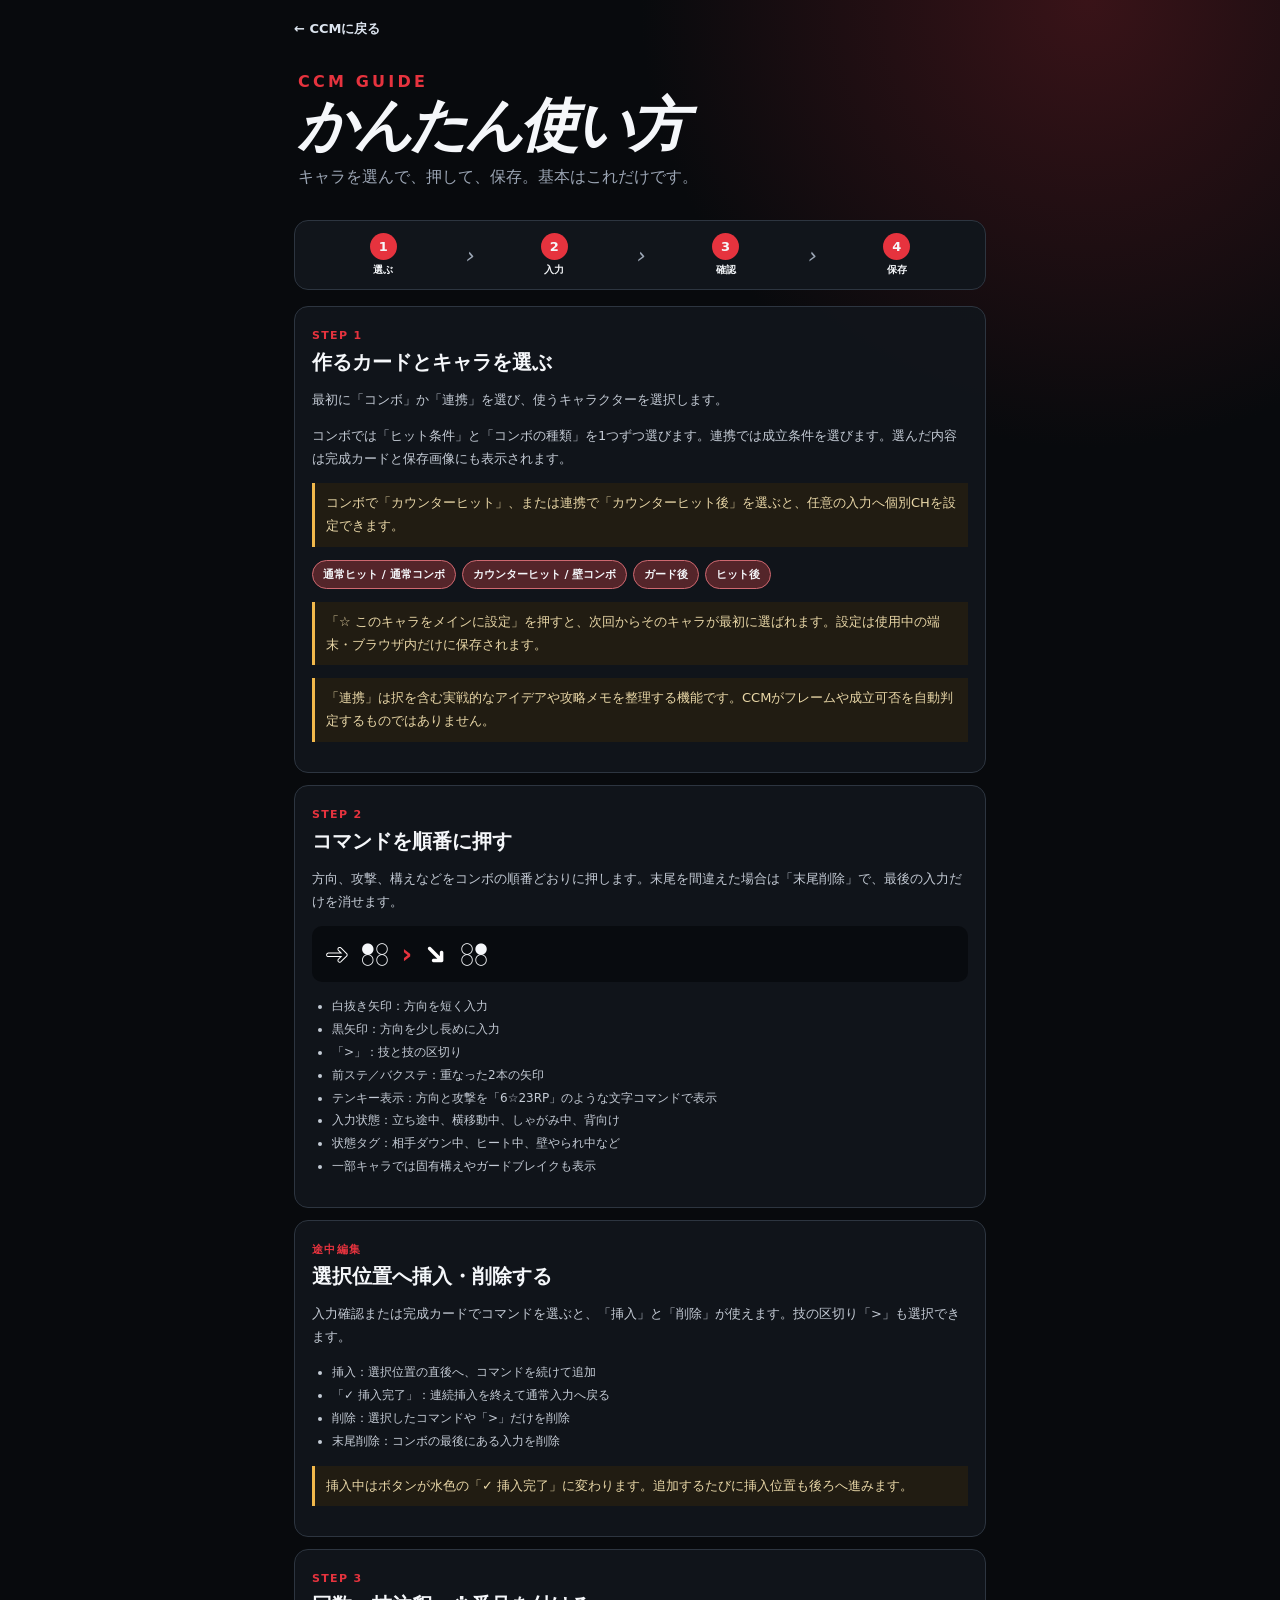
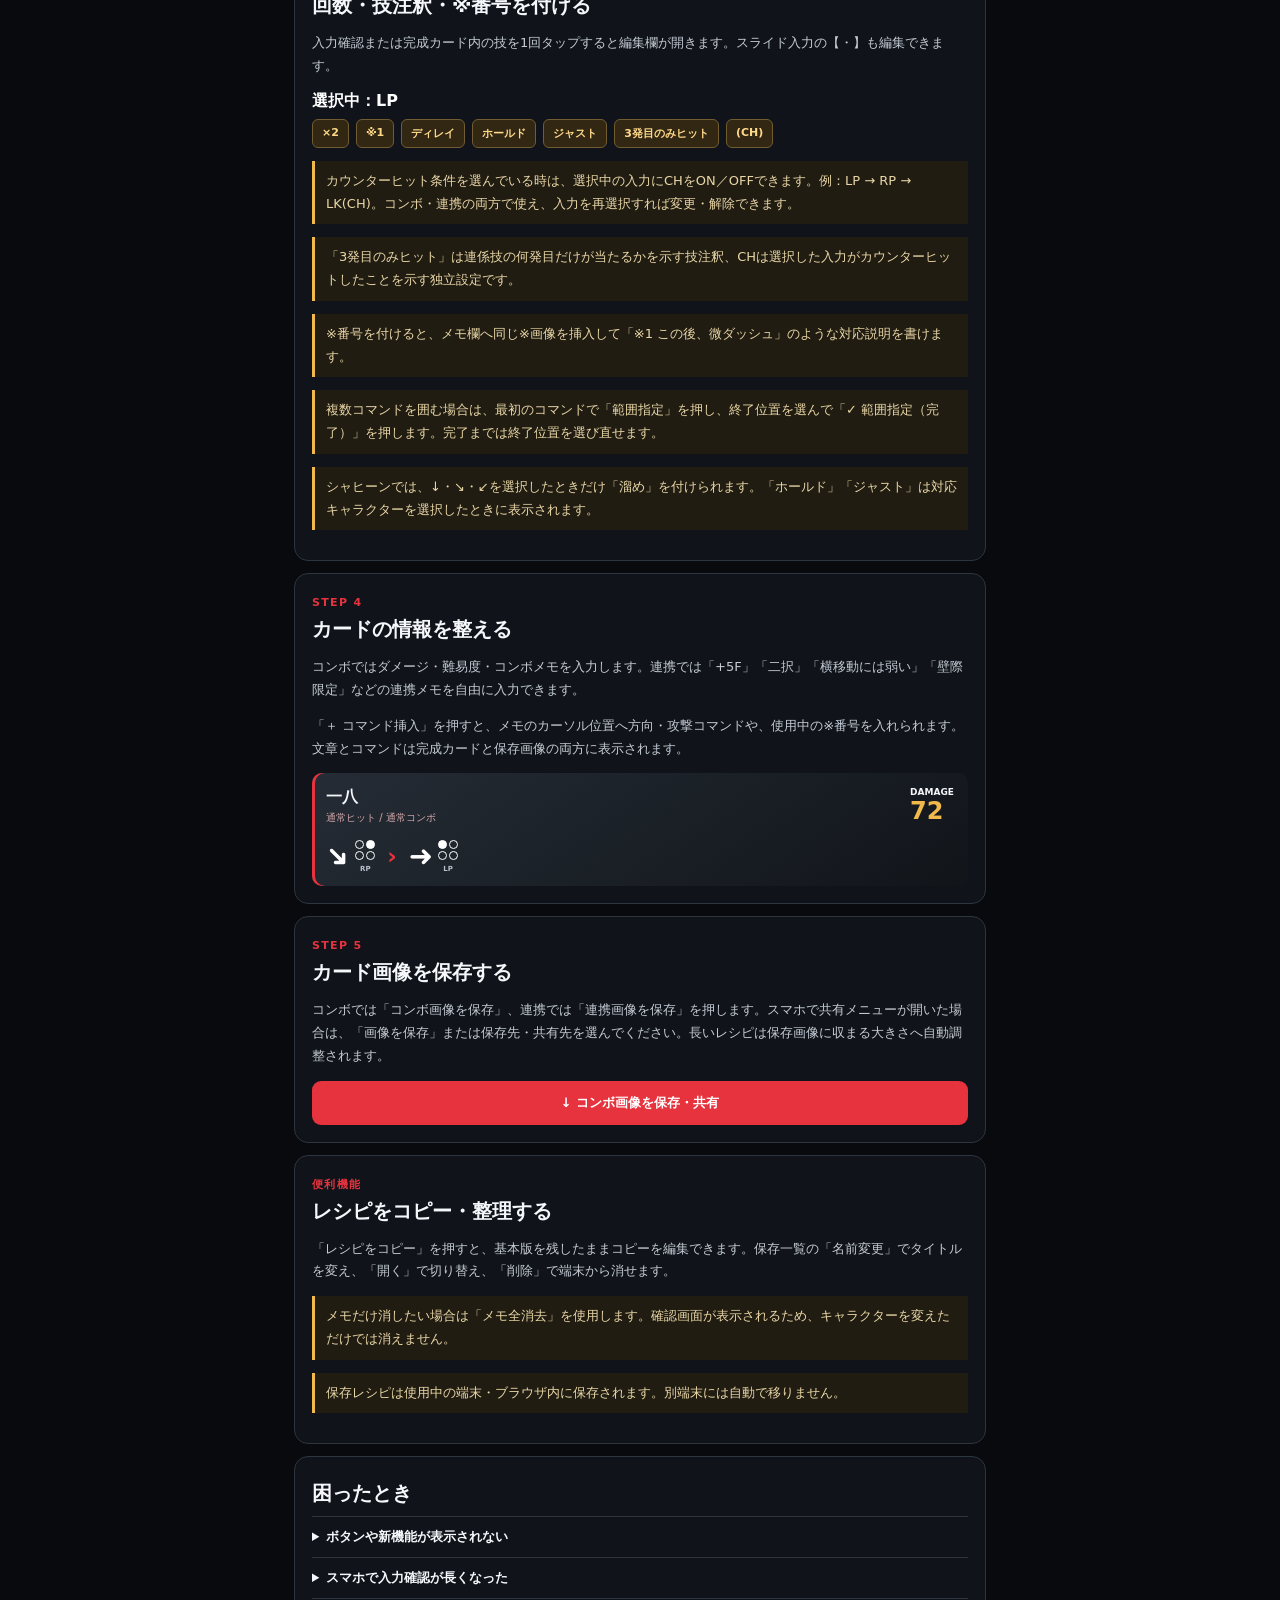
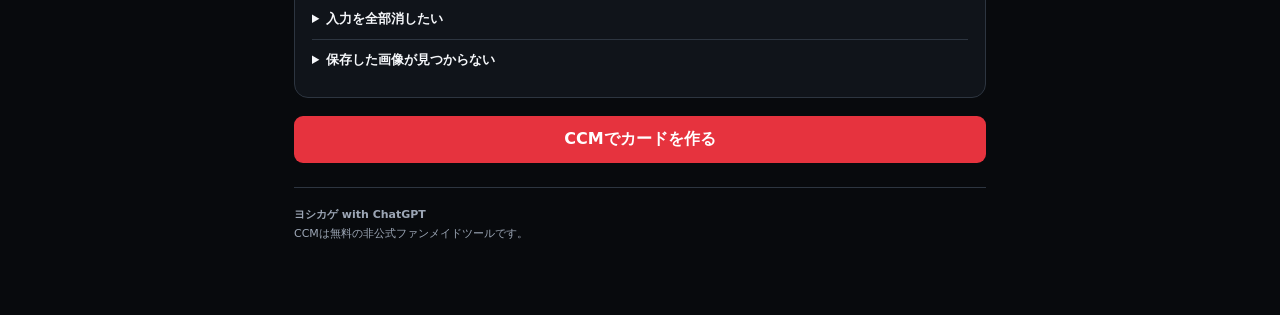
==== guide.html @ 2623d8b1 "Add files via upload" ====
<!doctype html>
<html lang="ja">
<head>
  <meta charset="utf-8"><meta name="viewport" content="width=device-width,initial-scale=1">
  <title>CCMの使い方 | TEKKEN 8 Combo Card Maker</title>
  <meta name="description" content="TEKKEN 8 Combo Card Maker（CCM）の簡単な使い方">
  <link rel="stylesheet" href="style.css?v=46"><link rel="stylesheet" href="guide.css?v=46">
</head>
<body>
<main class="guide-app">
  <nav><a href="index.html">← CCMに戻る</a></nav>
  <header><p class="eyebrow">CCM GUIDE</p><h1>かんたん使い方</h1><p>キャラを選んで、押して、保存。基本はこれだけです。</p></header>
  <section class="quick-flow" aria-label="基本の流れ"><div><b>1</b><span>選ぶ</span></div><i>›</i><div><b>2</b><span>入力</span></div><i>›</i><div><b>3</b><span>確認</span></div><i>›</i><div><b>4</b><span>保存</span></div></section>
  <section class="guide-step"><span class="step-no">STEP 1</span><h2>作るカードとキャラを選ぶ</h2><p>最初に「コンボ」か「連携」を選び、使うキャラクターを選択します。</p><p>コンボでは「ヒット条件」と「コンボの種類」を1つずつ選びます。連携では成立条件を選びます。選んだ内容は完成カードと保存画像にも表示されます。</p><p class="tip">コンボで「カウンターヒット」、または連携で「カウンターヒット後」を選ぶと、任意の入力へ個別CHを設定できます。</p><div class="demo-tags"><span>通常ヒット / 通常コンボ</span><span>カウンターヒット / 壁コンボ</span><span>ガード後</span><span>ヒット後</span></div><p class="tip">「☆ このキャラをメインに設定」を押すと、次回からそのキャラが最初に選ばれます。設定は使用中の端末・ブラウザ内だけに保存されます。</p><p class="tip">「連携」は択を含む実戦的なアイデアや攻略メモを整理する機能です。CCMがフレームや成立可否を自動判定するものではありません。</p></section>
  <section class="guide-step"><span class="step-no">STEP 2</span><h2>コマンドを順番に押す</h2><p>方向、攻撃、構えなどをコンボの順番どおりに押します。末尾を間違えた場合は「末尾削除」で、最後の入力だけを消せます。</p><div class="notation-demo"><span class="guide-arrow outline">➜</span><span class="dots">●○<br>○○</span><b>›</b><span class="guide-arrow diagonal">➜</span><span class="dots">○●<br>○○</span></div><ul><li>白抜き矢印：方向を短く入力</li><li>黒矢印：方向を少し長めに入力</li><li>「&gt;」：技と技の区切り</li><li>前ステ／バクステ：重なった2本の矢印</li><li>テンキー表示：方向と攻撃を「6☆23RP」のような文字コマンドで表示</li><li>入力状態：立ち途中、横移動中、しゃがみ中、背向け</li><li>状態タグ：相手ダウン中、ヒート中、壁やられ中など</li><li>一部キャラでは固有構えやガードブレイクも表示</li></ul></section>
  <section class="guide-step"><span class="step-no">途中編集</span><h2>選択位置へ挿入・削除する</h2><p>入力確認または完成カードでコマンドを選ぶと、「挿入」と「削除」が使えます。技の区切り「&gt;」も選択できます。</p><ul><li>挿入：選択位置の直後へ、コマンドを続けて追加</li><li>「✓ 挿入完了」：連続挿入を終えて通常入力へ戻る</li><li>削除：選択したコマンドや「&gt;」だけを削除</li><li>末尾削除：コンボの最後にある入力を削除</li></ul><p class="tip">挿入中はボタンが水色の「✓ 挿入完了」に変わります。追加するたびに挿入位置も後ろへ進みます。</p></section>
  <section class="guide-step"><span class="step-no">STEP 3</span><h2>回数・技注釈・※番号を付ける</h2><p>入力確認または完成カード内の技を1回タップすると編集欄が開きます。スライド入力の【・】も編集できます。</p><div class="edit-demo"><strong>選択中：LP</strong><span>×2</span><span>※1</span><span>ディレイ</span><span>ホールド</span><span>ジャスト</span><span>3発目のみヒット</span><span>(CH)</span></div><p class="tip">カウンターヒット条件を選んでいる時は、選択中の入力にCHをON／OFFできます。例：LP → RP → LK(CH)。コンボ・連携の両方で使え、入力を再選択すれば変更・解除できます。</p><p class="tip">「3発目のみヒット」は連係技の何発目だけが当たるかを示す技注釈、CHは選択した入力がカウンターヒットしたことを示す独立設定です。</p><p class="tip">※番号を付けると、メモ欄へ同じ※画像を挿入して「※1 この後、微ダッシュ」のような対応説明を書けます。</p><p class="tip">複数コマンドを囲む場合は、最初のコマンドで「範囲指定」を押し、終了位置を選んで「✓ 範囲指定（完了）」を押します。完了までは終了位置を選び直せます。</p><p class="tip">シャヒーンでは、↓・↘・↙を選択したときだけ「溜め」を付けられます。「ホールド」「ジャスト」は対応キャラクターを選択したときに表示されます。</p></section>
  <section class="guide-step"><span class="step-no">STEP 4</span><h2>カードの情報を整える</h2><p>コンボではダメージ・難易度・コンボメモを入力します。連携では「+5F」「二択」「横移動には弱い」「壁際限定」などの連携メモを自由に入力できます。</p><p>「＋ コマンド挿入」を押すと、メモのカーソル位置へ方向・攻撃コマンドや、使用中の※番号を入れられます。文章とコマンドは完成カードと保存画像の両方に表示されます。</p><div class="mini-card"><div><strong>一八</strong><small>通常ヒット / 通常コンボ</small></div><b>DAMAGE <em>72</em></b><div class="mini-card-combo" aria-label="コマンド表示例"><span class="guide-command"><span class="guide-arrow diagonal">➜</span><span class="guide-attack"><i></i><i class="on"></i><i></i><i></i><small>RP</small></span></span><b>›</b><span class="guide-command"><span class="guide-arrow">➜</span><span class="guide-attack"><i class="on"></i><i></i><i></i><i></i><small>LP</small></span></span></div></div></section>
  <section class="guide-step"><span class="step-no">STEP 5</span><h2>カード画像を保存する</h2><p>コンボでは「コンボ画像を保存」、連携では「連携画像を保存」を押します。スマホで共有メニューが開いた場合は、「画像を保存」または保存先・共有先を選んでください。長いレシピは保存画像に収まる大きさへ自動調整されます。</p><div class="save-demo">↓ コンボ画像を保存・共有</div></section>
  <section class="guide-step"><span class="step-no">便利機能</span><h2>レシピをコピー・整理する</h2><p>「レシピをコピー」を押すと、基本版を残したままコピーを編集できます。保存一覧の「名前変更」でタイトルを変え、「開く」で切り替え、「削除」で端末から消せます。</p><p class="tip">メモだけ消したい場合は「メモ全消去」を使用します。確認画面が表示されるため、キャラクターを変えただけでは消えません。</p><p class="tip">保存レシピは使用中の端末・ブラウザ内に保存されます。別端末には自動で移りません。</p></section>
  <section class="faq"><h2>困ったとき</h2><details><summary>ボタンや新機能が表示されない</summary><p>ページを再読み込みしてください。それでも変わらない場合は、ブラウザを一度閉じて開き直してください。</p></details><details><summary>スマホで入力確認が長くなった</summary><p>スマホでは入力確認欄だけがスクロールします。新しい入力を追加すると末尾へ自動で移動します。</p></details><details><summary>入力を全部消したい</summary><p>完成カード上部の「全消去」を押します。確認画面で承認すると現在のコンボが空になります。</p></details><details><summary>保存した画像が見つからない</summary><p>iPhoneは写真またはファイル、Androidはダウンロードまたは共有時に選んだ保存先をご確認ください。</p></details></section>
  <a class="start-button" href="index.html">CCMでカードを作る</a>
  <footer><p><strong>ヨシカゲ with ChatGPT</strong></p><p>CCMは無料の非公式ファンメイドツールです。</p></footer>
</main>
</body></html>
---- style.css ----
:root{color-scheme:dark;--bg:#080a0d;--panel:#11151b;--card:#191f27;--line:#2d3540;--text:#f5f7fa;--muted:#9ca6b5;--red:#e6333e;--gold:#f1b84b}*{box-sizing:border-box}body{margin:0;background:radial-gradient(circle at 85% 0,#391318 0,transparent 28rem),var(--bg);color:var(--text);font-family:Inter,"Noto Sans JP",system-ui,sans-serif}.app{width:min(760px,100%);margin:auto;padding:24px 14px 70px}header{padding:18px 4px 22px}h1{margin:0;font-size:clamp(34px,9vw,64px);font-style:italic;letter-spacing:-.06em;line-height:.9}header p{color:var(--muted)}.eyebrow{margin:0 0 8px!important;color:var(--red)!important;font-weight:900;letter-spacing:.2em}.panel,.live,.fields,.card{border:1px solid var(--line);background:rgba(17,21,27,.96);border-radius:14px}.sticky{position:sticky;top:8px;z-index:5;box-shadow:0 10px 30px #0008}.live{display:flex;align-items:center;justify-content:space-between;gap:12px;padding:12px 14px;margin-bottom:14px}.live>div{min-width:0;flex:1}.live p{min-height:1em;margin:4px 0 0;color:var(--muted);font-size:12px}button,input,select,textarea{font:inherit;color:inherit}button{border:1px solid var(--line);background:#202731;border-radius:10px;padding:11px 13px;font-weight:800;cursor:pointer}button:active,.pressed{transform:scale(.94);filter:brightness(.65)}#undo{white-space:nowrap}.toggle{width:100%;display:flex;justify-content:space-between;background:transparent;border:0;padding:15px}.controls{padding:0 14px 16px}.group{margin-top:15px}.group-title{margin-bottom:7px;color:var(--muted);font-size:12px;font-weight:800}.grid{display:grid;grid-template-columns:repeat(3,1fr);gap:8px}.grid.two{grid-template-columns:repeat(2,1fr)}.cmd{min-height:48px}.cmd.system{background:#321a1e;border-color:#653038}.cmd.separator{font-size:22px;color:var(--gold)}.fields{display:grid;grid-template-columns:2fr 1fr 1.3fr;gap:12px;padding:14px;margin:14px 0}.fields label{font-size:12px;font-weight:800;color:var(--muted)}input,select,textarea{width:100%;margin-top:6px;border:1px solid var(--line);border-radius:9px;background:#0c1015;padding:11px;color:var(--text)}.wide{grid-column:1/-1}.section-title{display:flex;align-items:center;justify-content:space-between}.section-title h2{font-size:18px}.quiet{background:transparent;color:var(--muted)}.card{overflow:hidden;background:linear-gradient(145deg,#1e252e,#101419);box-shadow:inset 4px 0 var(--red)}.card-head,.card-foot{display:flex;justify-content:space-between;gap:18px;padding:18px}.card-head{border-bottom:1px solid var(--line)}.card-head strong{display:block;font-size:23px}.card small{display:block;color:var(--muted);font-size:10px;letter-spacing:.12em}.damage{text-align:right}.damage strong{font-size:32px;color:var(--gold)}.combo{min-height:34px;font-size:20px;font-weight:900;line-height:1.9;overflow-wrap:anywhere}.card-combo{min-height:88px;padding:18px;user-select:none;touch-action:manipulation}.token{display:inline;font-weight:900}.sep{display:inline-block;margin:0 .35em;color:var(--red)}.named{display:inline-flex;flex-direction:column;align-items:center;margin:0 .15em;vertical-align:middle;line-height:1}.named small{margin-top:3px;font-size:8px;letter-spacing:0}.card-foot{border-top:1px solid var(--line);display:grid;grid-template-columns:110px 1fr}.card-foot strong{display:block;margin-top:5px}.card-foot p{margin:5px 0 0;white-space:pre-wrap}.hint{color:var(--muted);font-size:12px}@media(max-width:600px){.fields{grid-template-columns:1fr 1fr}.fields label:first-child{grid-column:1/-1}.fields label:nth-child(3){grid-column:1/-1}.card-foot{grid-template-columns:1fr}.live{top:4px}}
---- guide.css ----
.guide-app{width:min(720px,100%);margin:auto;padding:18px 14px 70px}.guide-app nav{margin-bottom:16px}.guide-app nav a{color:#dce4ee;font-size:13px;font-weight:900;text-decoration:none}.guide-app header{padding-bottom:16px}.guide-app h1{font-size:clamp(35px,10vw,58px)}.quick-flow{display:flex;align-items:center;justify-content:space-between;gap:5px;margin-bottom:16px;padding:12px;border:1px solid var(--line);border-radius:14px;background:#11151b}.quick-flow div{display:flex;min-width:0;flex:1;flex-direction:column;align-items:center;gap:3px}.quick-flow b{display:grid;width:27px;height:27px;place-items:center;border-radius:50%;background:var(--red);font-size:13px}.quick-flow span{font-size:10px;font-weight:900}.quick-flow i{color:var(--muted);font-size:22px}.guide-step,.faq{margin-top:12px;padding:17px;border:1px solid var(--line);border-radius:14px;background:rgba(17,21,27,.96)}.step-no{color:var(--red);font-size:11px;font-weight:900;letter-spacing:.12em}.guide-step h2,.faq h2{margin:6px 0 9px;font-size:20px}.guide-step p,.faq p{color:#c4cbd5;font-size:13px;line-height:1.75}.demo-tags{display:flex;gap:6px;flex-wrap:wrap}.demo-tags span{padding:6px 10px;border:1px solid #ce6870;border-radius:999px;background:#54252a;font-size:11px;font-weight:900}.notation-demo{display:flex;align-items:center;gap:12px;margin:13px 0;padding:13px;border-radius:10px;background:#080b0f}.arrow{font-size:34px;font-weight:900}.arrow.filled{color:#f1b84b}.dots{font-size:15px;line-height:.75;letter-spacing:1px}.notation-demo>b{color:var(--red);font-size:26px}.guide-step ul{padding-left:20px;color:#c4cbd5;font-size:12px;line-height:1.9}.edit-demo{display:flex;gap:7px;flex-wrap:wrap;margin-top:12px}.edit-demo strong{width:100%;color:#fff}.edit-demo span{padding:6px 9px;border:1px solid #725c31;border-radius:6px;background:#312713;color:#ffd98a;font-size:11px;font-weight:900}.tip{padding:9px 11px;border-left:3px solid #f1b84b;background:#211c12!important;color:#e9d7a7!important}.mini-card{display:flex;align-items:center;justify-content:space-between;gap:10px;flex-wrap:wrap;margin-top:12px;padding:14px;border-radius:10px;background:linear-gradient(145deg,#252c35,#11151a);box-shadow:inset 3px 0 var(--red)}.mini-card strong,.mini-card small{display:block}.mini-card small{margin-top:3px;color:#d3a7aa;font-size:10px}.mini-card>b{font-size:9px}.mini-card em{display:block;color:#f1b84b;font-size:24px;font-style:normal}.mini-card p{width:100%;margin:4px 0 0!important;color:#fff!important;font-size:17px!important;font-weight:900}.save-demo,.start-button{display:block;margin-top:12px;padding:13px;border-radius:9px;background:var(--red);color:#fff;text-align:center;font-size:13px;font-weight:900}.faq details{border-top:1px solid var(--line);padding:11px 0}.faq details:first-of-type{margin-top:4px}.faq summary{cursor:pointer;font-size:13px;font-weight:900}.faq details p{margin-bottom:0}.start-button{margin-top:18px;text-decoration:none;font-size:16px}.guide-app footer{margin-top:24px;padding-top:15px;border-top:1px solid var(--line);color:var(--muted);font-size:11px}.guide-app footer p{margin:4px 0}@media(max-width:430px){.guide-step{padding:15px}.guide-step h2{font-size:18px}.notation-demo{gap:8px}.arrow{font-size:29px}}
.mini-card-combo{display:flex;width:100%;align-items:center;gap:12px;margin-top:5px}.mini-card-combo>b{color:var(--red);font-size:23px}.guide-command{display:inline-flex;align-items:center;gap:5px}.guide-arrow{display:inline-block;color:#fff;font-size:29px;line-height:1}.guide-arrow.outline{color:transparent;-webkit-text-stroke:1px #fff}.guide-arrow.diagonal{transform:rotate(45deg)}.guide-attack{position:relative;display:grid;grid-template-columns:repeat(2,9px);grid-template-rows:repeat(2,9px);gap:2px;padding-bottom:12px}.guide-attack i{display:block;width:9px;height:9px;border:1px solid #fff;border-radius:50%;background:transparent}.guide-attack i.on{background:#fff}.guide-attack small{position:absolute;right:0;bottom:-1px;left:0;margin:0!important;color:#b8c0cc!important;text-align:center;font-size:7px!important;font-weight:900}
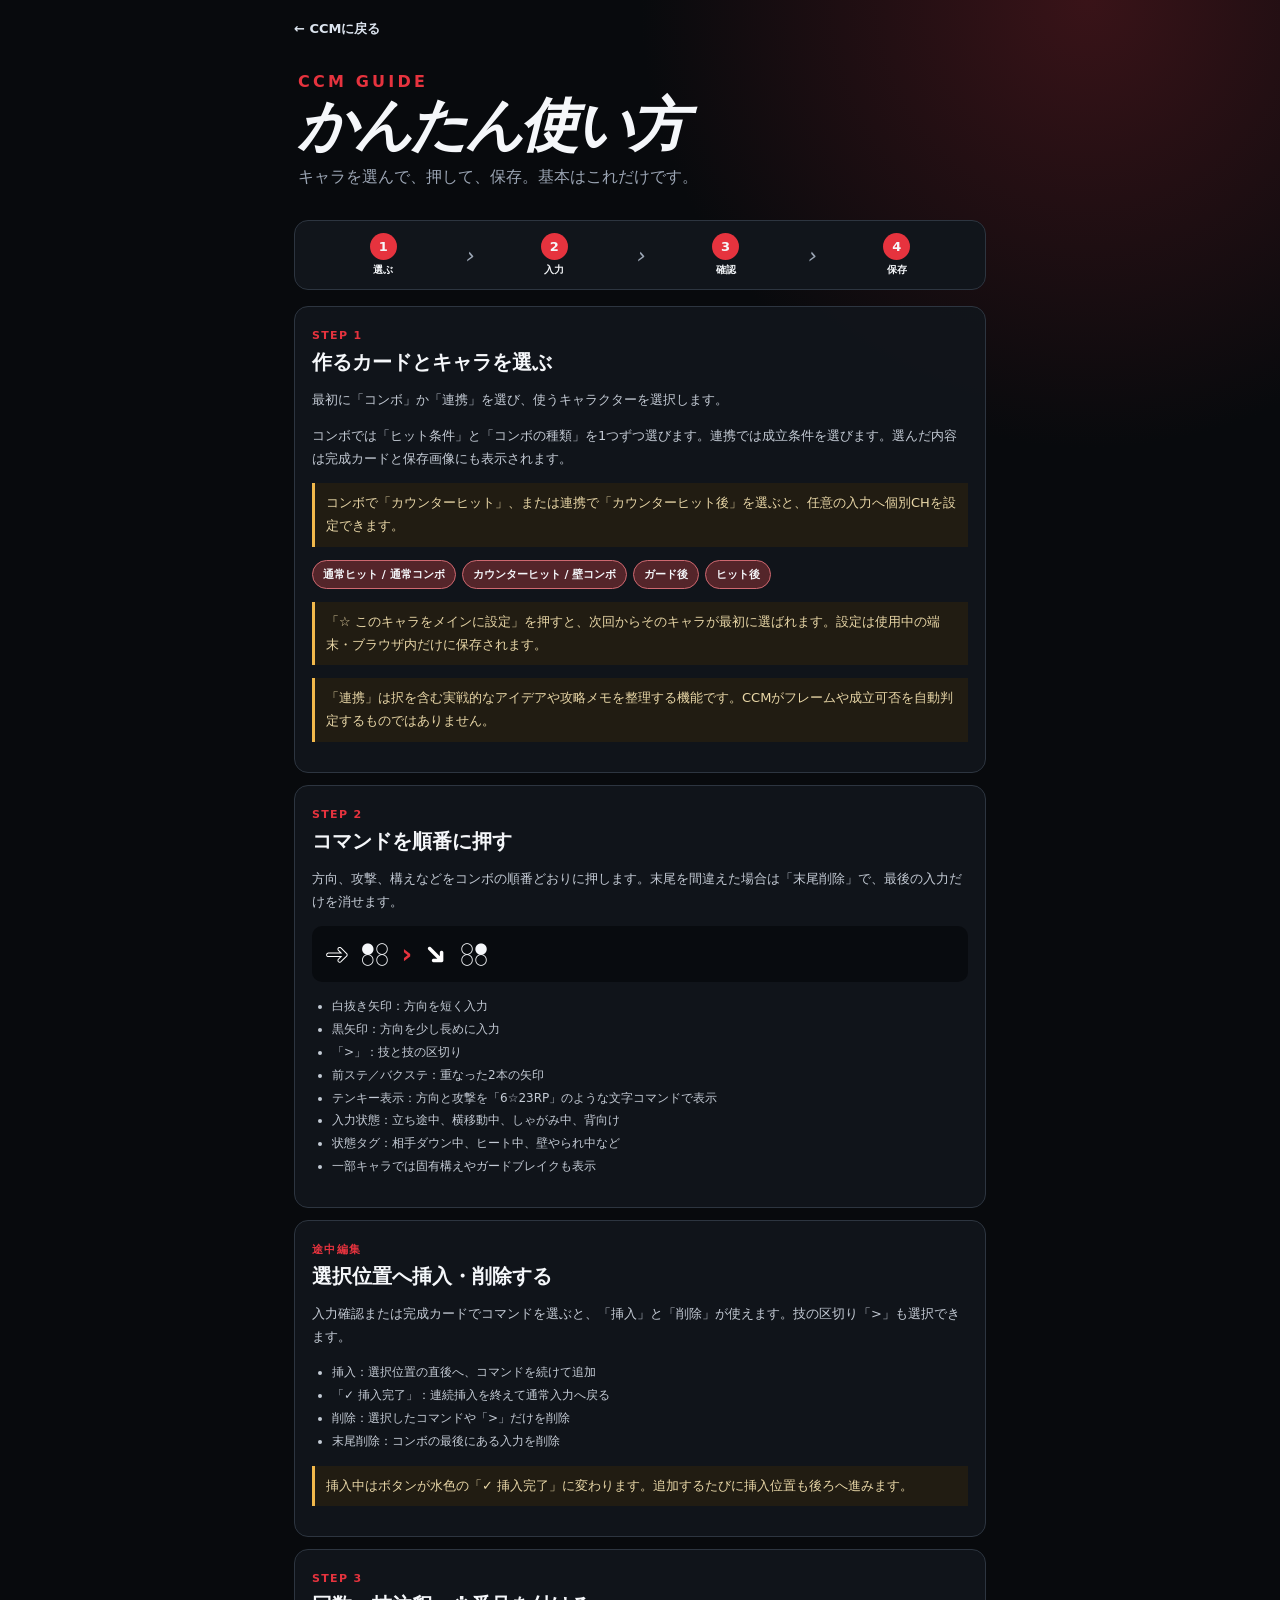
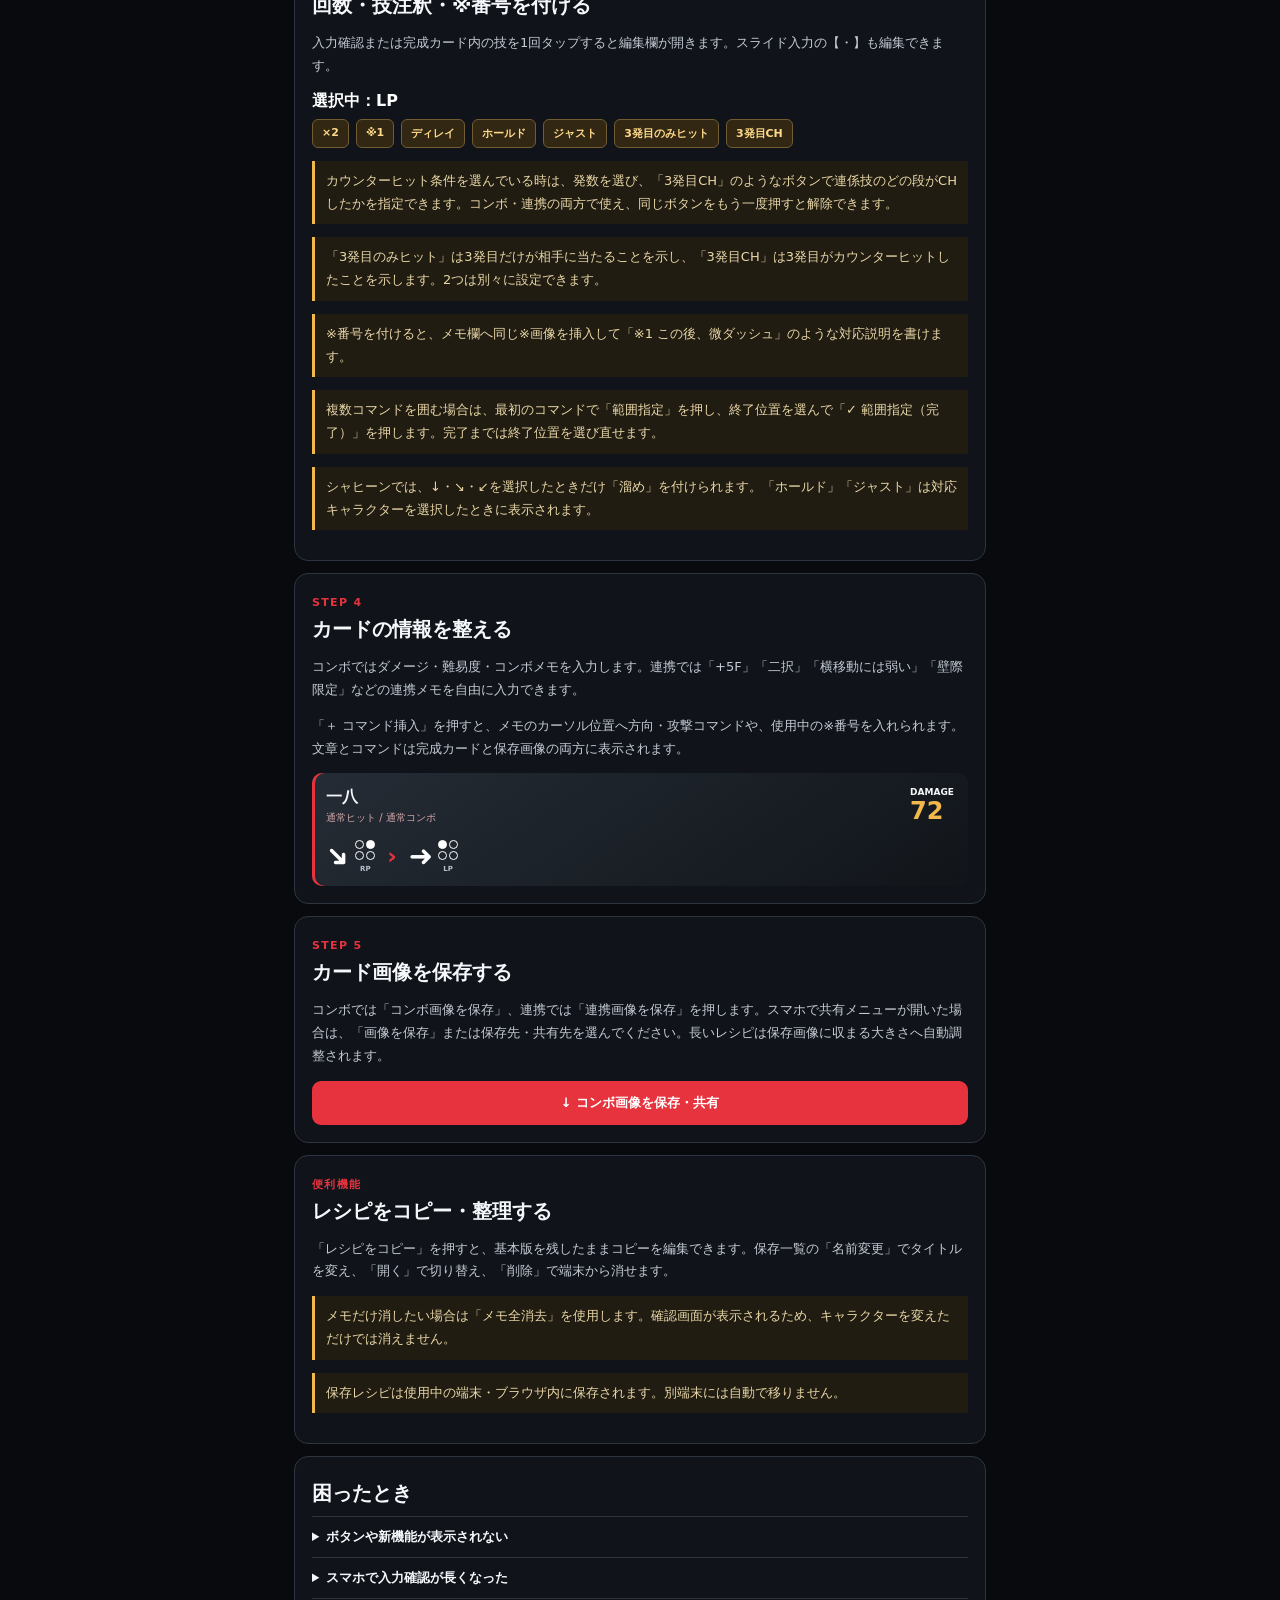
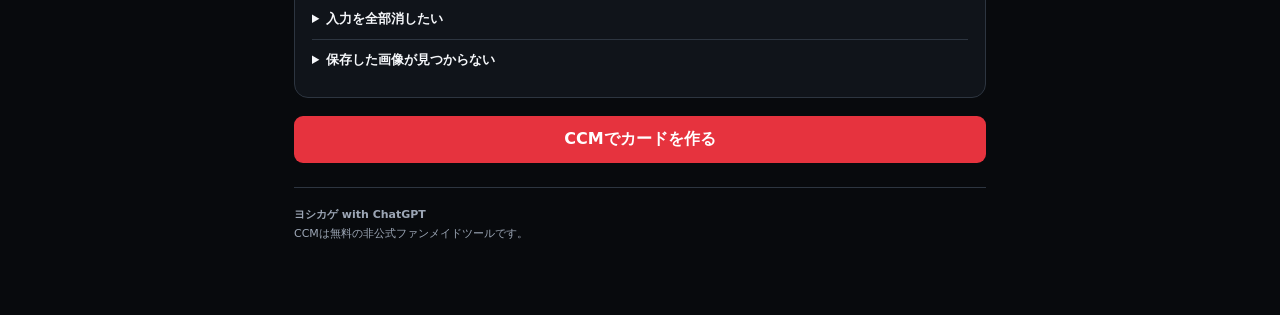
==== commit 66de5c0a: "Add files via upload" ====
--- a/guide.html
+++ b/guide.html
@@ -14,7 +14,7 @@
   <section class="guide-step"><span class="step-no">STEP 1</span><h2>作るカードとキャラを選ぶ</h2><p>最初に「コンボ」か「連携」を選び、使うキャラクターを選択します。</p><p>コンボでは「ヒット条件」と「コンボの種類」を1つずつ選びます。連携では成立条件を選びます。選んだ内容は完成カードと保存画像にも表示されます。</p><p class="tip">コンボで「カウンターヒット」、または連携で「カウンターヒット後」を選ぶと、任意の入力へ個別CHを設定できます。</p><div class="demo-tags"><span>通常ヒット / 通常コンボ</span><span>カウンターヒット / 壁コンボ</span><span>ガード後</span><span>ヒット後</span></div><p class="tip">「☆ このキャラをメインに設定」を押すと、次回からそのキャラが最初に選ばれます。設定は使用中の端末・ブラウザ内だけに保存されます。</p><p class="tip">「連携」は択を含む実戦的なアイデアや攻略メモを整理する機能です。CCMがフレームや成立可否を自動判定するものではありません。</p></section>
   <section class="guide-step"><span class="step-no">STEP 2</span><h2>コマンドを順番に押す</h2><p>方向、攻撃、構えなどをコンボの順番どおりに押します。末尾を間違えた場合は「末尾削除」で、最後の入力だけを消せます。</p><div class="notation-demo"><span class="guide-arrow outline">➜</span><span class="dots">●○<br>○○</span><b>›</b><span class="guide-arrow diagonal">➜</span><span class="dots">○●<br>○○</span></div><ul><li>白抜き矢印：方向を短く入力</li><li>黒矢印：方向を少し長めに入力</li><li>「&gt;」：技と技の区切り</li><li>前ステ／バクステ：重なった2本の矢印</li><li>テンキー表示：方向と攻撃を「6☆23RP」のような文字コマンドで表示</li><li>入力状態：立ち途中、横移動中、しゃがみ中、背向け</li><li>状態タグ：相手ダウン中、ヒート中、壁やられ中など</li><li>一部キャラでは固有構えやガードブレイクも表示</li></ul></section>
   <section class="guide-step"><span class="step-no">途中編集</span><h2>選択位置へ挿入・削除する</h2><p>入力確認または完成カードでコマンドを選ぶと、「挿入」と「削除」が使えます。技の区切り「&gt;」も選択できます。</p><ul><li>挿入：選択位置の直後へ、コマンドを続けて追加</li><li>「✓ 挿入完了」：連続挿入を終えて通常入力へ戻る</li><li>削除：選択したコマンドや「&gt;」だけを削除</li><li>末尾削除：コンボの最後にある入力を削除</li></ul><p class="tip">挿入中はボタンが水色の「✓ 挿入完了」に変わります。追加するたびに挿入位置も後ろへ進みます。</p></section>
-  <section class="guide-step"><span class="step-no">STEP 3</span><h2>回数・技注釈・※番号を付ける</h2><p>入力確認または完成カード内の技を1回タップすると編集欄が開きます。スライド入力の【・】も編集できます。</p><div class="edit-demo"><strong>選択中：LP</strong><span>×2</span><span>※1</span><span>ディレイ</span><span>ホールド</span><span>ジャスト</span><span>3発目のみヒット</span><span>(CH)</span></div><p class="tip">カウンターヒット条件を選んでいる時は、選択中の入力にCHをON／OFFできます。例：LP → RP → LK(CH)。コンボ・連携の両方で使え、入力を再選択すれば変更・解除できます。</p><p class="tip">「3発目のみヒット」は連係技の何発目だけが当たるかを示す技注釈、CHは選択した入力がカウンターヒットしたことを示す独立設定です。</p><p class="tip">※番号を付けると、メモ欄へ同じ※画像を挿入して「※1 この後、微ダッシュ」のような対応説明を書けます。</p><p class="tip">複数コマンドを囲む場合は、最初のコマンドで「範囲指定」を押し、終了位置を選んで「✓ 範囲指定（完了）」を押します。完了までは終了位置を選び直せます。</p><p class="tip">シャヒーンでは、↓・↘・↙を選択したときだけ「溜め」を付けられます。「ホールド」「ジャスト」は対応キャラクターを選択したときに表示されます。</p></section>
+  <section class="guide-step"><span class="step-no">STEP 3</span><h2>回数・技注釈・※番号を付ける</h2><p>入力確認または完成カード内の技を1回タップすると編集欄が開きます。スライド入力の【・】も編集できます。</p><div class="edit-demo"><strong>選択中：LP</strong><span>×2</span><span>※1</span><span>ディレイ</span><span>ホールド</span><span>ジャスト</span><span>3発目のみヒット</span><span>3発目CH</span></div><p class="tip">カウンターヒット条件を選んでいる時は、発数を選び、「3発目CH」のようなボタンで連係技のどの段がCHしたかを指定できます。コンボ・連携の両方で使え、同じボタンをもう一度押すと解除できます。</p><p class="tip">「3発目のみヒット」は3発目だけが相手に当たることを示し、「3発目CH」は3発目がカウンターヒットしたことを示します。2つは別々に設定できます。</p><p class="tip">※番号を付けると、メモ欄へ同じ※画像を挿入して「※1 この後、微ダッシュ」のような対応説明を書けます。</p><p class="tip">複数コマンドを囲む場合は、最初のコマンドで「範囲指定」を押し、終了位置を選んで「✓ 範囲指定（完了）」を押します。完了までは終了位置を選び直せます。</p><p class="tip">シャヒーンでは、↓・↘・↙を選択したときだけ「溜め」を付けられます。「ホールド」「ジャスト」は対応キャラクターを選択したときに表示されます。</p></section>
   <section class="guide-step"><span class="step-no">STEP 4</span><h2>カードの情報を整える</h2><p>コンボではダメージ・難易度・コンボメモを入力します。連携では「+5F」「二択」「横移動には弱い」「壁際限定」などの連携メモを自由に入力できます。</p><p>「＋ コマンド挿入」を押すと、メモのカーソル位置へ方向・攻撃コマンドや、使用中の※番号を入れられます。文章とコマンドは完成カードと保存画像の両方に表示されます。</p><div class="mini-card"><div><strong>一八</strong><small>通常ヒット / 通常コンボ</small></div><b>DAMAGE <em>72</em></b><div class="mini-card-combo" aria-label="コマンド表示例"><span class="guide-command"><span class="guide-arrow diagonal">➜</span><span class="guide-attack"><i></i><i class="on"></i><i></i><i></i><small>RP</small></span></span><b>›</b><span class="guide-command"><span class="guide-arrow">➜</span><span class="guide-attack"><i class="on"></i><i></i><i></i><i></i><small>LP</small></span></span></div></div></section>
   <section class="guide-step"><span class="step-no">STEP 5</span><h2>カード画像を保存する</h2><p>コンボでは「コンボ画像を保存」、連携では「連携画像を保存」を押します。スマホで共有メニューが開いた場合は、「画像を保存」または保存先・共有先を選んでください。長いレシピは保存画像に収まる大きさへ自動調整されます。</p><div class="save-demo">↓ コンボ画像を保存・共有</div></section>
   <section class="guide-step"><span class="step-no">便利機能</span><h2>レシピをコピー・整理する</h2><p>「レシピをコピー」を押すと、基本版を残したままコピーを編集できます。保存一覧の「名前変更」でタイトルを変え、「開く」で切り替え、「削除」で端末から消せます。</p><p class="tip">メモだけ消したい場合は「メモ全消去」を使用します。確認画面が表示されるため、キャラクターを変えただけでは消えません。</p><p class="tip">保存レシピは使用中の端末・ブラウザ内に保存されます。別端末には自動で移りません。</p></section>
--- a/style.css
+++ b/style.css
@@ -1 +1 @@
-:root{color-scheme:dark;--bg:#080a0d;--panel:#11151b;--card:#191f27;--line:#2d3540;--text:#f5f7fa;--muted:#9ca6b5;--red:#e6333e;--gold:#f1b84b}*{box-sizing:border-box}body{margin:0;background:radial-gradient(circle at 85% 0,#391318 0,transparent 28rem),var(--bg);color:var(--text);font-family:Inter,"Noto Sans JP",system-ui,sans-serif}.app{width:min(760px,100%);margin:auto;padding:24px 14px 70px}header{padding:18px 4px 22px}h1{margin:0;font-size:clamp(34px,9vw,64px);font-style:italic;letter-spacing:-.06em;line-height:.9}header p{color:var(--muted)}.eyebrow{margin:0 0 8px!important;color:var(--red)!important;font-weight:900;letter-spacing:.2em}.panel,.live,.fields,.card{border:1px solid var(--line);background:rgba(17,21,27,.96);border-radius:14px}.sticky{position:sticky;top:8px;z-index:5;box-shadow:0 10px 30px #0008}.live{display:flex;align-items:center;justify-content:space-between;gap:12px;padding:12px 14px;margin-bottom:14px}.live>div{min-width:0;flex:1}.live p{min-height:1em;margin:4px 0 0;color:var(--muted);font-size:12px}button,input,select,textarea{font:inherit;color:inherit}button{border:1px solid var(--line);background:#202731;border-radius:10px;padding:11px 13px;font-weight:800;cursor:pointer}button:active,.pressed{transform:scale(.94);filter:brightness(.65)}#undo{white-space:nowrap}.toggle{width:100%;display:flex;justify-content:space-between;background:transparent;border:0;padding:15px}.controls{padding:0 14px 16px}.group{margin-top:15px}.group-title{margin-bottom:7px;color:var(--muted);font-size:12px;font-weight:800}.grid{display:grid;grid-template-columns:repeat(3,1fr);gap:8px}.grid.two{grid-template-columns:repeat(2,1fr)}.cmd{min-height:48px}.cmd.system{background:#321a1e;border-color:#653038}.cmd.separator{font-size:22px;color:var(--gold)}.fields{display:grid;grid-template-columns:2fr 1fr 1.3fr;gap:12px;padding:14px;margin:14px 0}.fields label{font-size:12px;font-weight:800;color:var(--muted)}input,select,textarea{width:100%;margin-top:6px;border:1px solid var(--line);border-radius:9px;background:#0c1015;padding:11px;color:var(--text)}.wide{grid-column:1/-1}.section-title{display:flex;align-items:center;justify-content:space-between}.section-title h2{font-size:18px}.quiet{background:transparent;color:var(--muted)}.card{overflow:hidden;background:linear-gradient(145deg,#1e252e,#101419);box-shadow:inset 4px 0 var(--red)}.card-head,.card-foot{display:flex;justify-content:space-between;gap:18px;padding:18px}.card-head{border-bottom:1px solid var(--line)}.card-head strong{display:block;font-size:23px}.card small{display:block;color:var(--muted);font-size:10px;letter-spacing:.12em}.damage{text-align:right}.damage strong{font-size:32px;color:var(--gold)}.combo{min-height:34px;font-size:20px;font-weight:900;line-height:1.9;overflow-wrap:anywhere}.card-combo{min-height:88px;padding:18px;user-select:none;touch-action:manipulation}.token{display:inline;font-weight:900}.sep{display:inline-block;margin:0 .35em;color:var(--red)}.named{display:inline-flex;flex-direction:column;align-items:center;margin:0 .15em;vertical-align:middle;line-height:1}.named small{margin-top:3px;font-size:8px;letter-spacing:0}.card-foot{border-top:1px solid var(--line);display:grid;grid-template-columns:110px 1fr}.card-foot strong{display:block;margin-top:5px}.card-foot p{margin:5px 0 0;white-space:pre-wrap}.hint{color:var(--muted);font-size:12px}@media(max-width:600px){.fields{grid-template-columns:1fr 1fr}.fields label:first-child{grid-column:1/-1}.fields label:nth-child(3){grid-column:1/-1}.card-foot{grid-template-columns:1fr}.live{top:4px}}
+:root{color-scheme:dark;--bg:#080a0d;--panel:#11151b;--card:#191f27;--line:#2d3540;--text:#f5f7fa;--muted:#9ca6b5;--red:#e6333e;--gold:#f1b84b}*{box-sizing:border-box}body{margin:0;background:radial-gradient(circle at 85% 0,#391318 0,transparent 28rem),var(--bg);color:var(--text);font-family:Inter,"Noto Sans JP",system-ui,sans-serif}.app{width:min(760px,100%);margin:auto;padding:24px 14px 70px}header{padding:18px 4px 22px}h1{margin:0;font-size:clamp(34px,9vw,64px);font-style:italic;letter-spacing:-.06em;line-height:.9}header p{color:var(--muted)}.eyebrow{margin:0 0 8px!important;color:var(--red)!important;font-weight:900;letter-spacing:.2em}.panel,.live,.fields,.card{border:1px solid var(--line);background:rgba(17,21,27,.96);border-radius:14px}.sticky{position:sticky;top:8px;z-index:5;box-shadow:0 10px 30px #0008}.live{display:flex;align-items:center;justify-content:space-between;gap:12px;padding:12px 14px;margin-bottom:14px}.live>div{min-width:0;flex:1}.live p{min-height:1em;margin:4px 0 0;color:var(--muted);font-size:12px}button,input,select,textarea{font:inherit;color:inherit}button{border:1px solid var(--line);background:#202731;border-radius:10px;padding:11px 13px;font-weight:800;cursor:pointer;touch-action:manipulation;-webkit-user-select:none;user-select:none;-webkit-tap-highlight-color:transparent}button:active,.pressed{transform:scale(.94);filter:brightness(.65)}#undo{white-space:nowrap}.toggle{width:100%;display:flex;justify-content:space-between;background:transparent;border:0;padding:15px}.controls{padding:0 14px 16px}.group{margin-top:15px}.group-title{margin-bottom:7px;color:var(--muted);font-size:12px;font-weight:800}.grid{display:grid;grid-template-columns:repeat(3,1fr);gap:8px}.grid.two{grid-template-columns:repeat(2,1fr)}.cmd{min-height:48px}.cmd.system{background:#321a1e;border-color:#653038}.cmd.separator{font-size:22px;color:var(--gold)}.fields{display:grid;grid-template-columns:2fr 1fr 1.3fr;gap:12px;padding:14px;margin:14px 0}.fields label{font-size:12px;font-weight:800;color:var(--muted)}input,select,textarea{width:100%;margin-top:6px;border:1px solid var(--line);border-radius:9px;background:#0c1015;padding:11px;color:var(--text)}.wide{grid-column:1/-1}.section-title{display:flex;align-items:center;justify-content:space-between}.section-title h2{font-size:18px}.quiet{background:transparent;color:var(--muted)}.card{overflow:hidden;background:linear-gradient(145deg,#1e252e,#101419);box-shadow:inset 4px 0 var(--red)}.card-head,.card-foot{display:flex;justify-content:space-between;gap:18px;padding:18px}.card-head{border-bottom:1px solid var(--line)}.card-head strong{display:block;font-size:23px}.card small{display:block;color:var(--muted);font-size:10px;letter-spacing:.12em}.damage{text-align:right}.damage strong{font-size:32px;color:var(--gold)}.combo{min-height:34px;font-size:20px;font-weight:900;line-height:1.9;overflow-wrap:anywhere}.card-combo{min-height:88px;padding:18px;user-select:none;touch-action:manipulation}.token{display:inline;font-weight:900}.sep{display:inline-block;margin:0 .35em;color:var(--red)}.named{display:inline-flex;flex-direction:column;align-items:center;margin:0 .15em;vertical-align:middle;line-height:1}.named small{margin-top:3px;font-size:8px;letter-spacing:0}.card-foot{border-top:1px solid var(--line);display:grid;grid-template-columns:110px 1fr}.card-foot strong{display:block;margin-top:5px}.card-foot p{margin:5px 0 0;white-space:pre-wrap}.hint{color:var(--muted);font-size:12px}@media(max-width:600px){.fields{grid-template-columns:1fr 1fr}.fields label:first-child{grid-column:1/-1}.fields label:nth-child(3){grid-column:1/-1}.card-foot{grid-template-columns:1fr}.live{top:4px}}
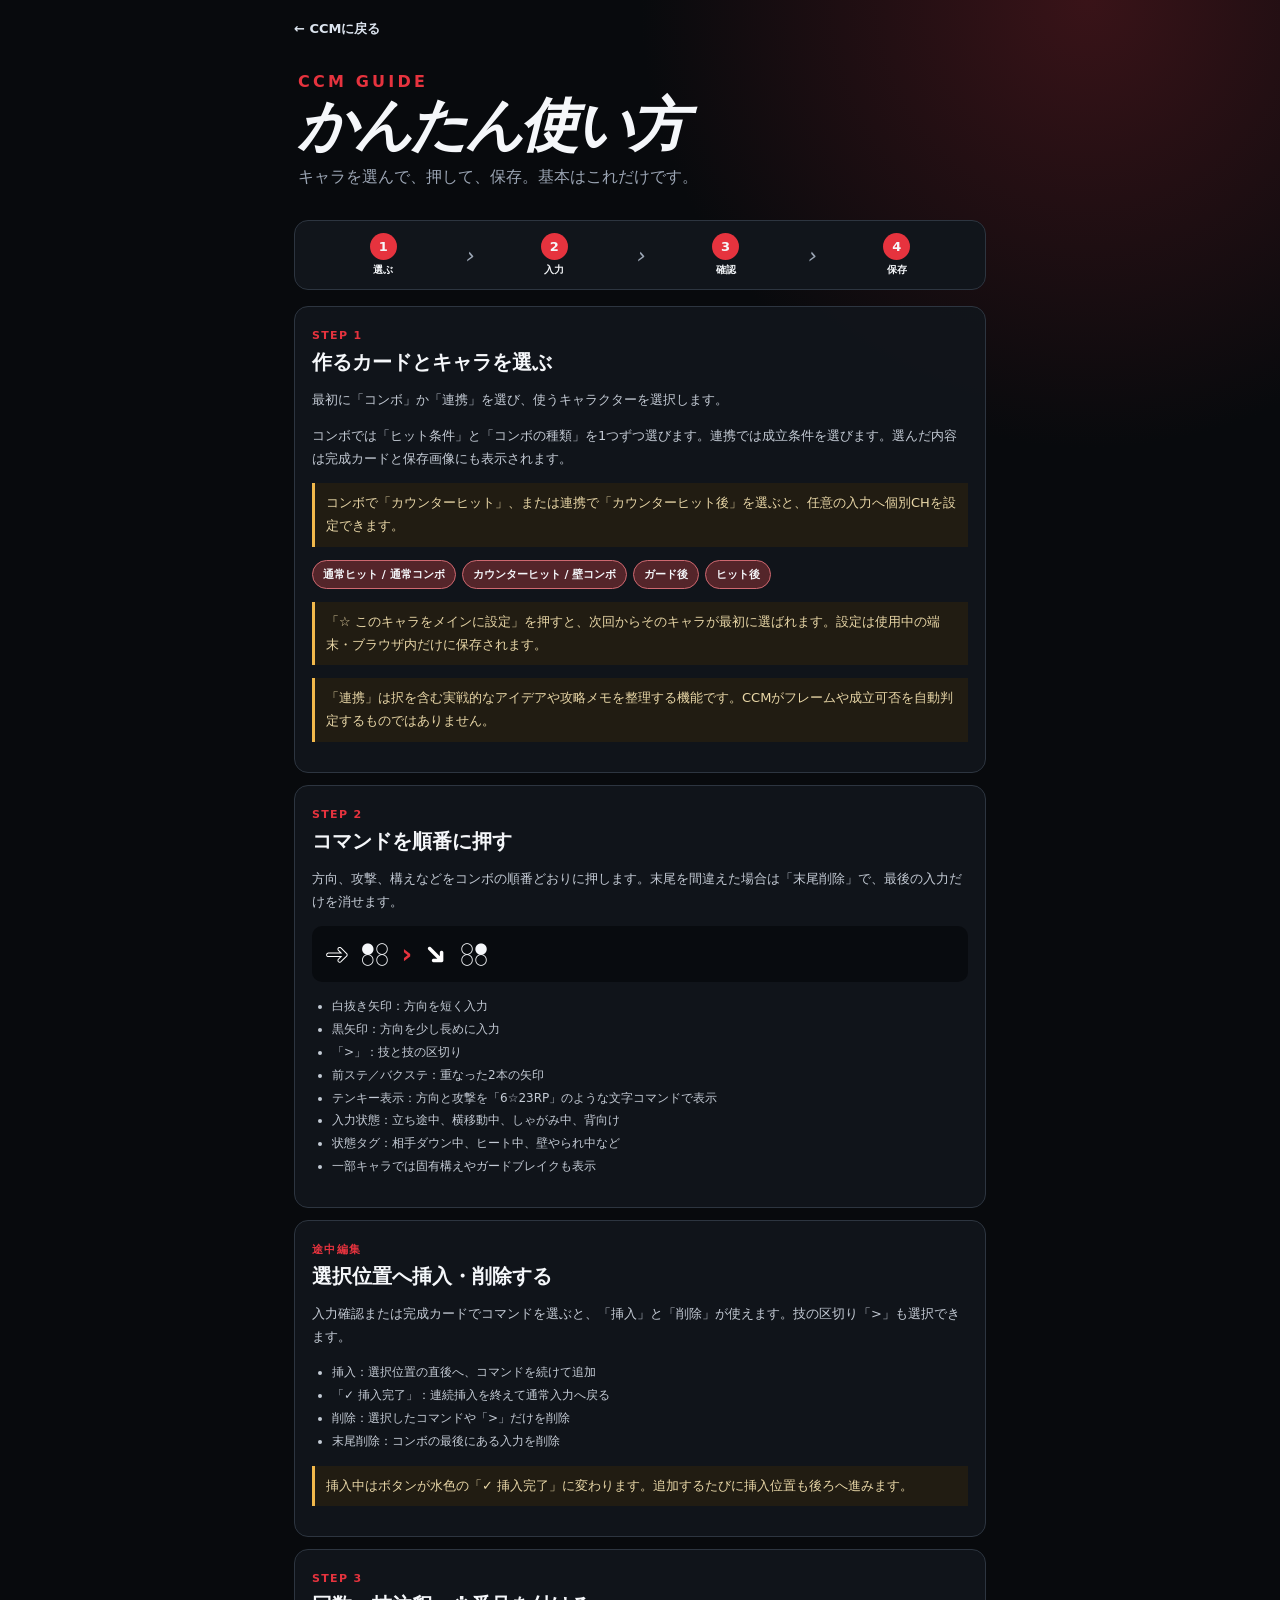
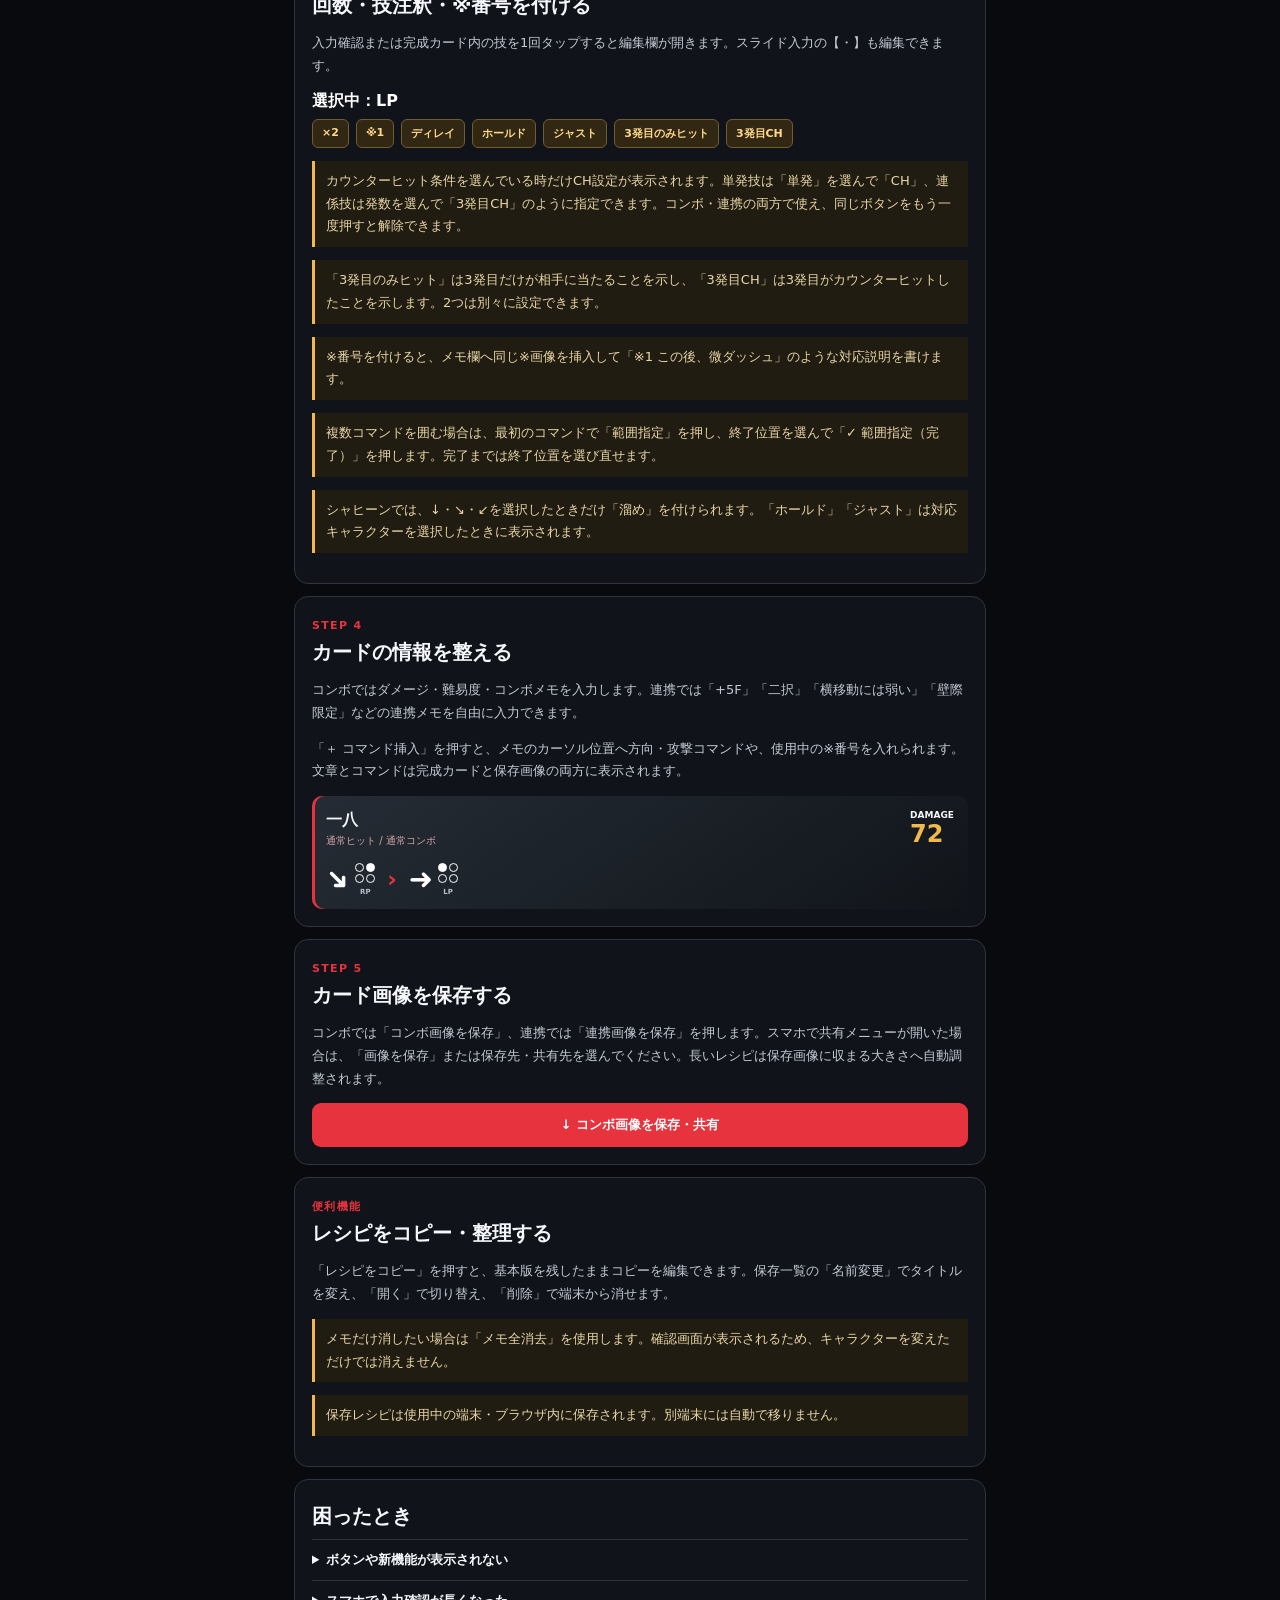
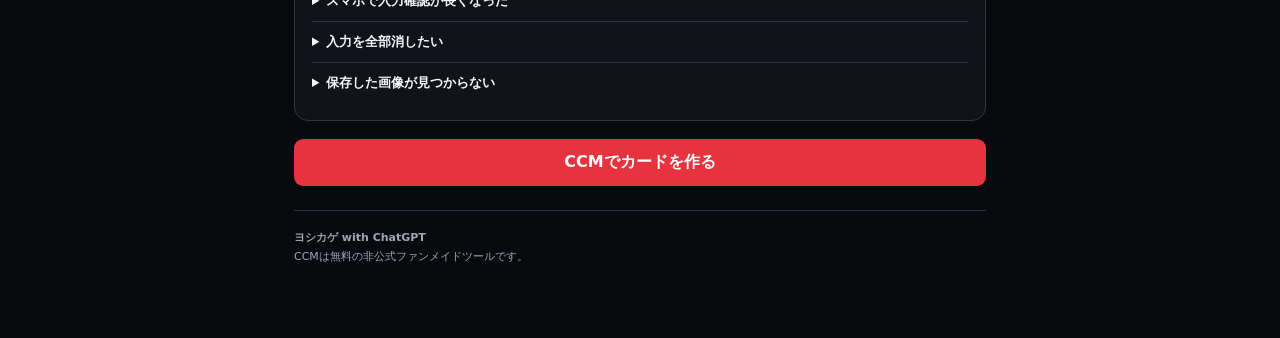
==== commit e8923cda: "Add files via upload" ====
--- a/guide.html
+++ b/guide.html
@@ -14,7 +14,7 @@
   <section class="guide-step"><span class="step-no">STEP 1</span><h2>作るカードとキャラを選ぶ</h2><p>最初に「コンボ」か「連携」を選び、使うキャラクターを選択します。</p><p>コンボでは「ヒット条件」と「コンボの種類」を1つずつ選びます。連携では成立条件を選びます。選んだ内容は完成カードと保存画像にも表示されます。</p><p class="tip">コンボで「カウンターヒット」、または連携で「カウンターヒット後」を選ぶと、任意の入力へ個別CHを設定できます。</p><div class="demo-tags"><span>通常ヒット / 通常コンボ</span><span>カウンターヒット / 壁コンボ</span><span>ガード後</span><span>ヒット後</span></div><p class="tip">「☆ このキャラをメインに設定」を押すと、次回からそのキャラが最初に選ばれます。設定は使用中の端末・ブラウザ内だけに保存されます。</p><p class="tip">「連携」は択を含む実戦的なアイデアや攻略メモを整理する機能です。CCMがフレームや成立可否を自動判定するものではありません。</p></section>
   <section class="guide-step"><span class="step-no">STEP 2</span><h2>コマンドを順番に押す</h2><p>方向、攻撃、構えなどをコンボの順番どおりに押します。末尾を間違えた場合は「末尾削除」で、最後の入力だけを消せます。</p><div class="notation-demo"><span class="guide-arrow outline">➜</span><span class="dots">●○<br>○○</span><b>›</b><span class="guide-arrow diagonal">➜</span><span class="dots">○●<br>○○</span></div><ul><li>白抜き矢印：方向を短く入力</li><li>黒矢印：方向を少し長めに入力</li><li>「&gt;」：技と技の区切り</li><li>前ステ／バクステ：重なった2本の矢印</li><li>テンキー表示：方向と攻撃を「6☆23RP」のような文字コマンドで表示</li><li>入力状態：立ち途中、横移動中、しゃがみ中、背向け</li><li>状態タグ：相手ダウン中、ヒート中、壁やられ中など</li><li>一部キャラでは固有構えやガードブレイクも表示</li></ul></section>
   <section class="guide-step"><span class="step-no">途中編集</span><h2>選択位置へ挿入・削除する</h2><p>入力確認または完成カードでコマンドを選ぶと、「挿入」と「削除」が使えます。技の区切り「&gt;」も選択できます。</p><ul><li>挿入：選択位置の直後へ、コマンドを続けて追加</li><li>「✓ 挿入完了」：連続挿入を終えて通常入力へ戻る</li><li>削除：選択したコマンドや「&gt;」だけを削除</li><li>末尾削除：コンボの最後にある入力を削除</li></ul><p class="tip">挿入中はボタンが水色の「✓ 挿入完了」に変わります。追加するたびに挿入位置も後ろへ進みます。</p></section>
-  <section class="guide-step"><span class="step-no">STEP 3</span><h2>回数・技注釈・※番号を付ける</h2><p>入力確認または完成カード内の技を1回タップすると編集欄が開きます。スライド入力の【・】も編集できます。</p><div class="edit-demo"><strong>選択中：LP</strong><span>×2</span><span>※1</span><span>ディレイ</span><span>ホールド</span><span>ジャスト</span><span>3発目のみヒット</span><span>3発目CH</span></div><p class="tip">カウンターヒット条件を選んでいる時は、発数を選び、「3発目CH」のようなボタンで連係技のどの段がCHしたかを指定できます。コンボ・連携の両方で使え、同じボタンをもう一度押すと解除できます。</p><p class="tip">「3発目のみヒット」は3発目だけが相手に当たることを示し、「3発目CH」は3発目がカウンターヒットしたことを示します。2つは別々に設定できます。</p><p class="tip">※番号を付けると、メモ欄へ同じ※画像を挿入して「※1 この後、微ダッシュ」のような対応説明を書けます。</p><p class="tip">複数コマンドを囲む場合は、最初のコマンドで「範囲指定」を押し、終了位置を選んで「✓ 範囲指定（完了）」を押します。完了までは終了位置を選び直せます。</p><p class="tip">シャヒーンでは、↓・↘・↙を選択したときだけ「溜め」を付けられます。「ホールド」「ジャスト」は対応キャラクターを選択したときに表示されます。</p></section>
+  <section class="guide-step"><span class="step-no">STEP 3</span><h2>回数・技注釈・※番号を付ける</h2><p>入力確認または完成カード内の技を1回タップすると編集欄が開きます。スライド入力の【・】も編集できます。</p><div class="edit-demo"><strong>選択中：LP</strong><span>×2</span><span>※1</span><span>ディレイ</span><span>ホールド</span><span>ジャスト</span><span>3発目のみヒット</span><span>3発目CH</span></div><p class="tip">カウンターヒット条件を選んでいる時だけCH設定が表示されます。単発技は「単発」を選んで「CH」、連係技は発数を選んで「3発目CH」のように指定できます。コンボ・連携の両方で使え、同じボタンをもう一度押すと解除できます。</p><p class="tip">「3発目のみヒット」は3発目だけが相手に当たることを示し、「3発目CH」は3発目がカウンターヒットしたことを示します。2つは別々に設定できます。</p><p class="tip">※番号を付けると、メモ欄へ同じ※画像を挿入して「※1 この後、微ダッシュ」のような対応説明を書けます。</p><p class="tip">複数コマンドを囲む場合は、最初のコマンドで「範囲指定」を押し、終了位置を選んで「✓ 範囲指定（完了）」を押します。完了までは終了位置を選び直せます。</p><p class="tip">シャヒーンでは、↓・↘・↙を選択したときだけ「溜め」を付けられます。「ホールド」「ジャスト」は対応キャラクターを選択したときに表示されます。</p></section>
   <section class="guide-step"><span class="step-no">STEP 4</span><h2>カードの情報を整える</h2><p>コンボではダメージ・難易度・コンボメモを入力します。連携では「+5F」「二択」「横移動には弱い」「壁際限定」などの連携メモを自由に入力できます。</p><p>「＋ コマンド挿入」を押すと、メモのカーソル位置へ方向・攻撃コマンドや、使用中の※番号を入れられます。文章とコマンドは完成カードと保存画像の両方に表示されます。</p><div class="mini-card"><div><strong>一八</strong><small>通常ヒット / 通常コンボ</small></div><b>DAMAGE <em>72</em></b><div class="mini-card-combo" aria-label="コマンド表示例"><span class="guide-command"><span class="guide-arrow diagonal">➜</span><span class="guide-attack"><i></i><i class="on"></i><i></i><i></i><small>RP</small></span></span><b>›</b><span class="guide-command"><span class="guide-arrow">➜</span><span class="guide-attack"><i class="on"></i><i></i><i></i><i></i><small>LP</small></span></span></div></div></section>
   <section class="guide-step"><span class="step-no">STEP 5</span><h2>カード画像を保存する</h2><p>コンボでは「コンボ画像を保存」、連携では「連携画像を保存」を押します。スマホで共有メニューが開いた場合は、「画像を保存」または保存先・共有先を選んでください。長いレシピは保存画像に収まる大きさへ自動調整されます。</p><div class="save-demo">↓ コンボ画像を保存・共有</div></section>
   <section class="guide-step"><span class="step-no">便利機能</span><h2>レシピをコピー・整理する</h2><p>「レシピをコピー」を押すと、基本版を残したままコピーを編集できます。保存一覧の「名前変更」でタイトルを変え、「開く」で切り替え、「削除」で端末から消せます。</p><p class="tip">メモだけ消したい場合は「メモ全消去」を使用します。確認画面が表示されるため、キャラクターを変えただけでは消えません。</p><p class="tip">保存レシピは使用中の端末・ブラウザ内に保存されます。別端末には自動で移りません。</p></section>
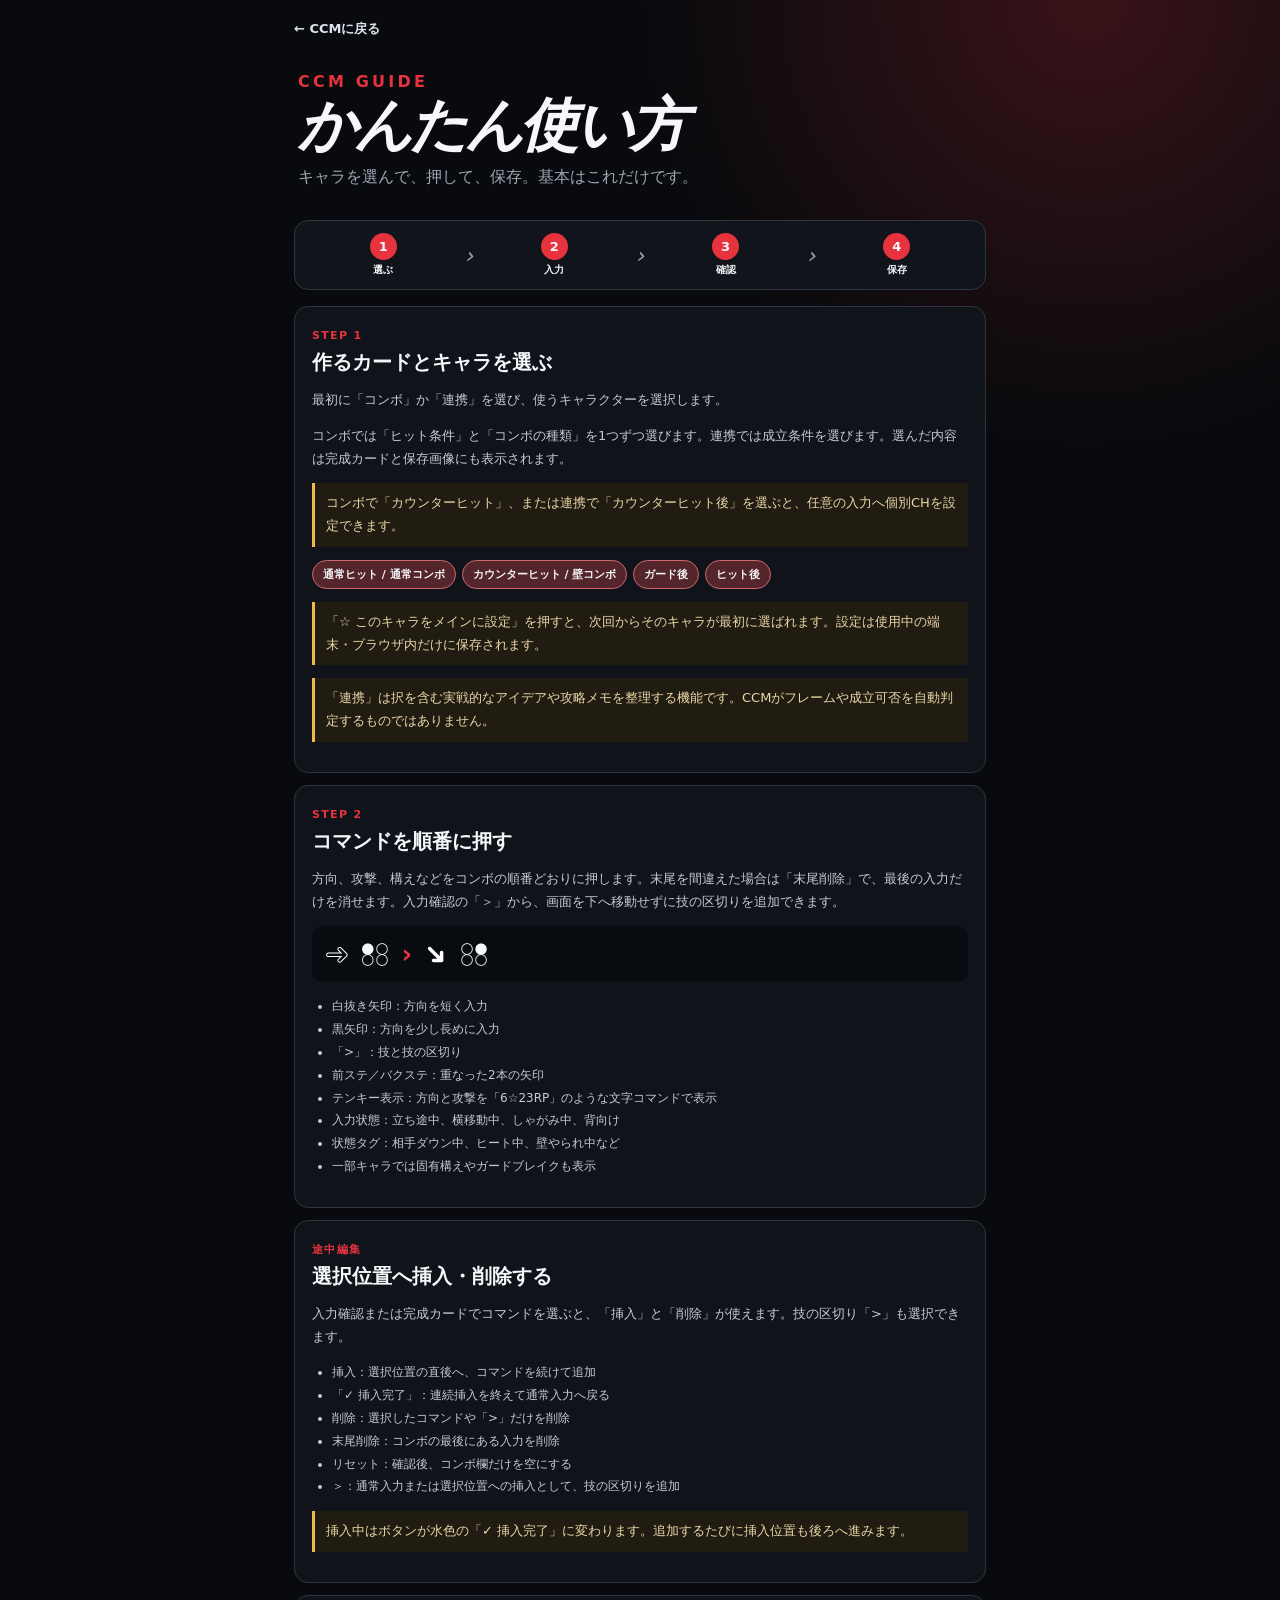
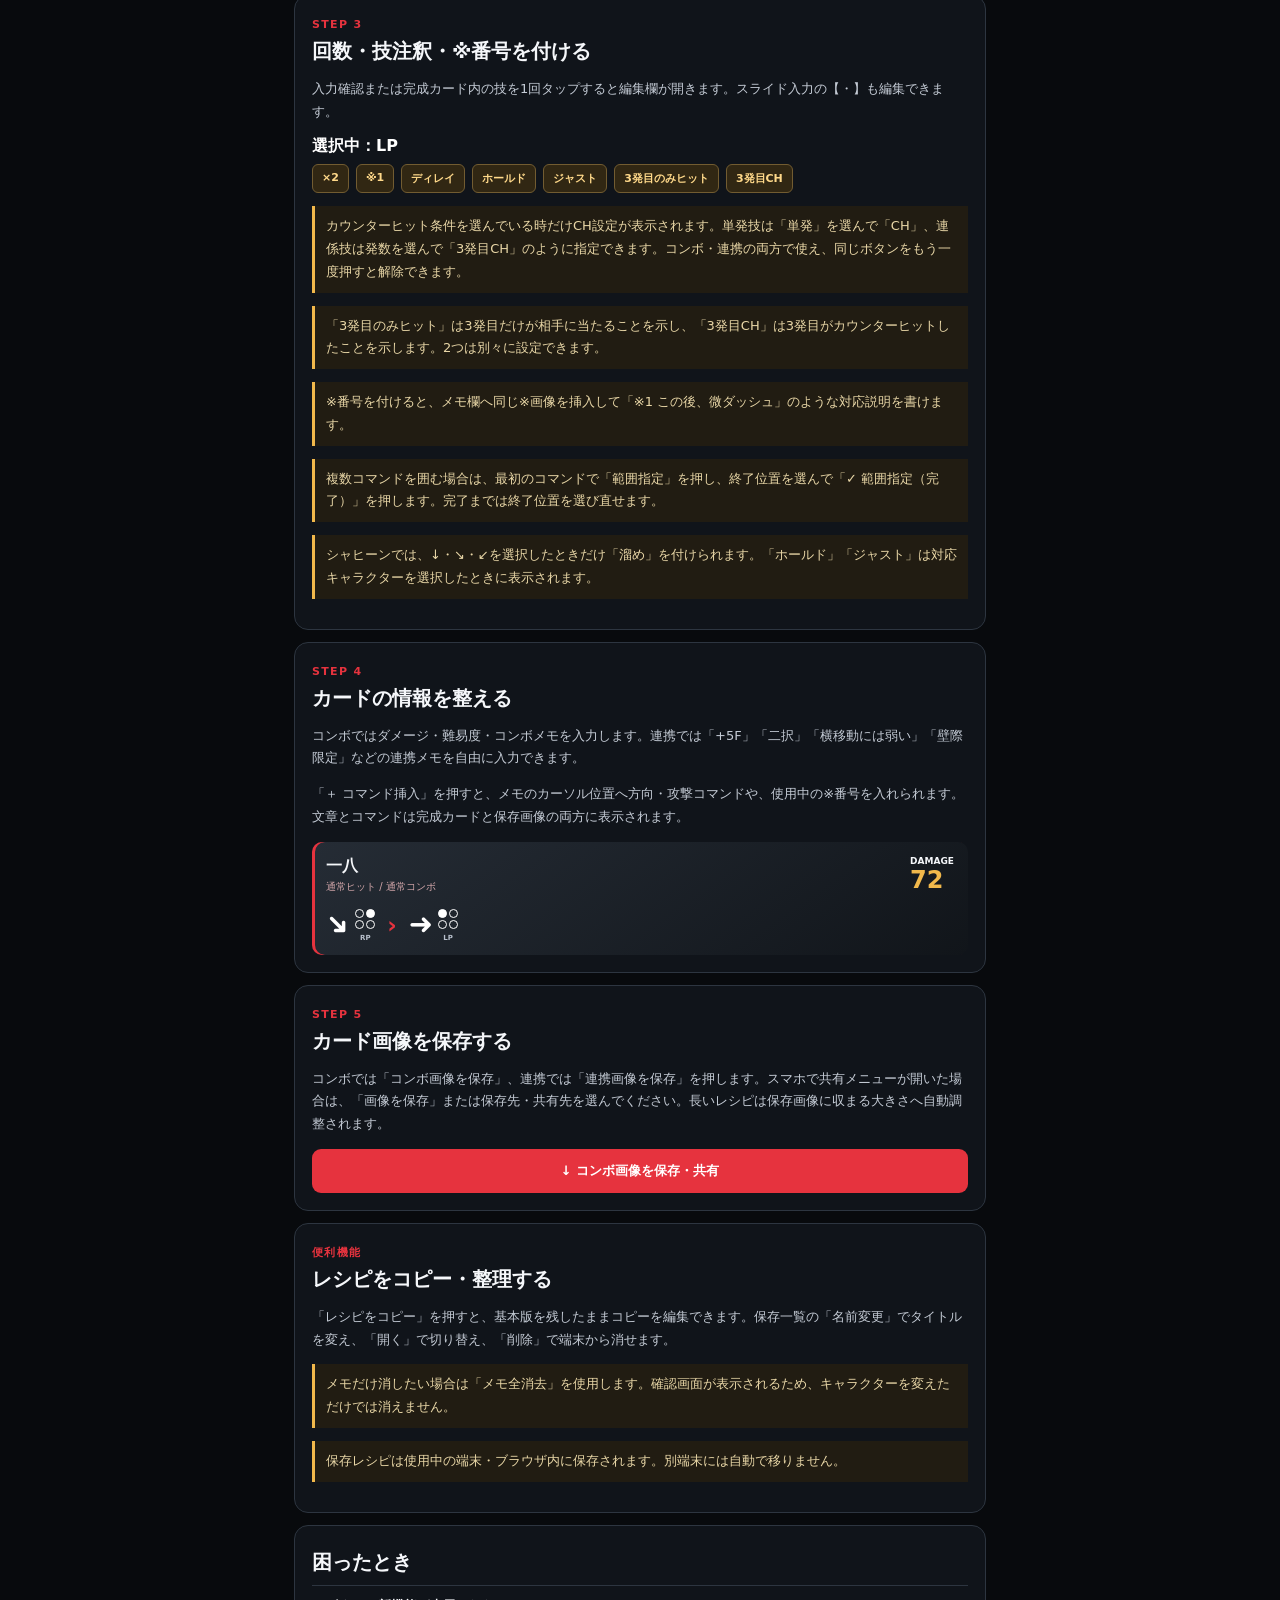
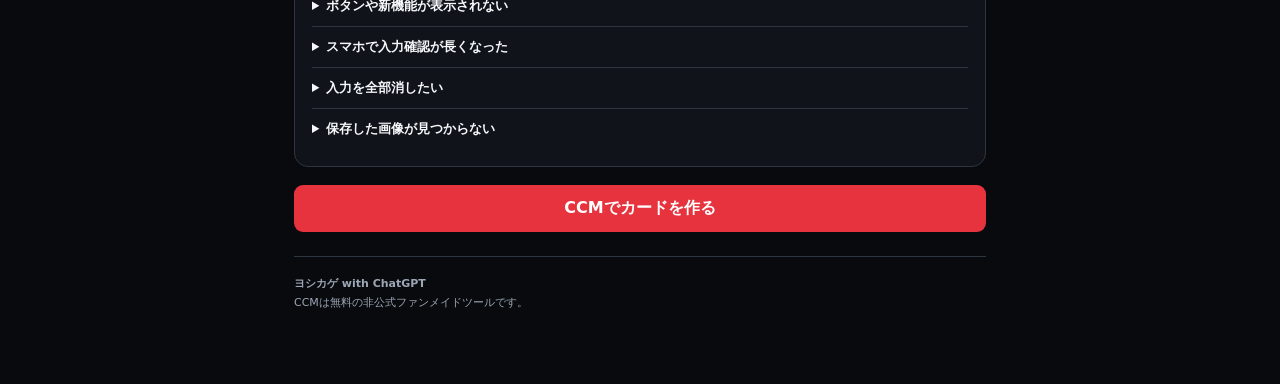
==== commit 9bfdf156: "Add files via upload" ====
--- a/guide.html
+++ b/guide.html
@@ -12,8 +12,8 @@
   <header><p class="eyebrow">CCM GUIDE</p><h1>かんたん使い方</h1><p>キャラを選んで、押して、保存。基本はこれだけです。</p></header>
   <section class="quick-flow" aria-label="基本の流れ"><div><b>1</b><span>選ぶ</span></div><i>›</i><div><b>2</b><span>入力</span></div><i>›</i><div><b>3</b><span>確認</span></div><i>›</i><div><b>4</b><span>保存</span></div></section>
   <section class="guide-step"><span class="step-no">STEP 1</span><h2>作るカードとキャラを選ぶ</h2><p>最初に「コンボ」か「連携」を選び、使うキャラクターを選択します。</p><p>コンボでは「ヒット条件」と「コンボの種類」を1つずつ選びます。連携では成立条件を選びます。選んだ内容は完成カードと保存画像にも表示されます。</p><p class="tip">コンボで「カウンターヒット」、または連携で「カウンターヒット後」を選ぶと、任意の入力へ個別CHを設定できます。</p><div class="demo-tags"><span>通常ヒット / 通常コンボ</span><span>カウンターヒット / 壁コンボ</span><span>ガード後</span><span>ヒット後</span></div><p class="tip">「☆ このキャラをメインに設定」を押すと、次回からそのキャラが最初に選ばれます。設定は使用中の端末・ブラウザ内だけに保存されます。</p><p class="tip">「連携」は択を含む実戦的なアイデアや攻略メモを整理する機能です。CCMがフレームや成立可否を自動判定するものではありません。</p></section>
-  <section class="guide-step"><span class="step-no">STEP 2</span><h2>コマンドを順番に押す</h2><p>方向、攻撃、構えなどをコンボの順番どおりに押します。末尾を間違えた場合は「末尾削除」で、最後の入力だけを消せます。</p><div class="notation-demo"><span class="guide-arrow outline">➜</span><span class="dots">●○<br>○○</span><b>›</b><span class="guide-arrow diagonal">➜</span><span class="dots">○●<br>○○</span></div><ul><li>白抜き矢印：方向を短く入力</li><li>黒矢印：方向を少し長めに入力</li><li>「&gt;」：技と技の区切り</li><li>前ステ／バクステ：重なった2本の矢印</li><li>テンキー表示：方向と攻撃を「6☆23RP」のような文字コマンドで表示</li><li>入力状態：立ち途中、横移動中、しゃがみ中、背向け</li><li>状態タグ：相手ダウン中、ヒート中、壁やられ中など</li><li>一部キャラでは固有構えやガードブレイクも表示</li></ul></section>
-  <section class="guide-step"><span class="step-no">途中編集</span><h2>選択位置へ挿入・削除する</h2><p>入力確認または完成カードでコマンドを選ぶと、「挿入」と「削除」が使えます。技の区切り「&gt;」も選択できます。</p><ul><li>挿入：選択位置の直後へ、コマンドを続けて追加</li><li>「✓ 挿入完了」：連続挿入を終えて通常入力へ戻る</li><li>削除：選択したコマンドや「&gt;」だけを削除</li><li>末尾削除：コンボの最後にある入力を削除</li></ul><p class="tip">挿入中はボタンが水色の「✓ 挿入完了」に変わります。追加するたびに挿入位置も後ろへ進みます。</p></section>
+  <section class="guide-step"><span class="step-no">STEP 2</span><h2>コマンドを順番に押す</h2><p>方向、攻撃、構えなどをコンボの順番どおりに押します。末尾を間違えた場合は「末尾削除」で、最後の入力だけを消せます。入力確認の「＞」から、画面を下へ移動せずに技の区切りを追加できます。</p><div class="notation-demo"><span class="guide-arrow outline">➜</span><span class="dots">●○<br>○○</span><b>›</b><span class="guide-arrow diagonal">➜</span><span class="dots">○●<br>○○</span></div><ul><li>白抜き矢印：方向を短く入力</li><li>黒矢印：方向を少し長めに入力</li><li>「&gt;」：技と技の区切り</li><li>前ステ／バクステ：重なった2本の矢印</li><li>テンキー表示：方向と攻撃を「6☆23RP」のような文字コマンドで表示</li><li>入力状態：立ち途中、横移動中、しゃがみ中、背向け</li><li>状態タグ：相手ダウン中、ヒート中、壁やられ中など</li><li>一部キャラでは固有構えやガードブレイクも表示</li></ul></section>
+  <section class="guide-step"><span class="step-no">途中編集</span><h2>選択位置へ挿入・削除する</h2><p>入力確認または完成カードでコマンドを選ぶと、「挿入」と「削除」が使えます。技の区切り「&gt;」も選択できます。</p><ul><li>挿入：選択位置の直後へ、コマンドを続けて追加</li><li>「✓ 挿入完了」：連続挿入を終えて通常入力へ戻る</li><li>削除：選択したコマンドや「&gt;」だけを削除</li><li>末尾削除：コンボの最後にある入力を削除</li><li>リセット：確認後、コンボ欄だけを空にする</li><li>＞：通常入力または選択位置への挿入として、技の区切りを追加</li></ul><p class="tip">挿入中はボタンが水色の「✓ 挿入完了」に変わります。追加するたびに挿入位置も後ろへ進みます。</p></section>
   <section class="guide-step"><span class="step-no">STEP 3</span><h2>回数・技注釈・※番号を付ける</h2><p>入力確認または完成カード内の技を1回タップすると編集欄が開きます。スライド入力の【・】も編集できます。</p><div class="edit-demo"><strong>選択中：LP</strong><span>×2</span><span>※1</span><span>ディレイ</span><span>ホールド</span><span>ジャスト</span><span>3発目のみヒット</span><span>3発目CH</span></div><p class="tip">カウンターヒット条件を選んでいる時だけCH設定が表示されます。単発技は「単発」を選んで「CH」、連係技は発数を選んで「3発目CH」のように指定できます。コンボ・連携の両方で使え、同じボタンをもう一度押すと解除できます。</p><p class="tip">「3発目のみヒット」は3発目だけが相手に当たることを示し、「3発目CH」は3発目がカウンターヒットしたことを示します。2つは別々に設定できます。</p><p class="tip">※番号を付けると、メモ欄へ同じ※画像を挿入して「※1 この後、微ダッシュ」のような対応説明を書けます。</p><p class="tip">複数コマンドを囲む場合は、最初のコマンドで「範囲指定」を押し、終了位置を選んで「✓ 範囲指定（完了）」を押します。完了までは終了位置を選び直せます。</p><p class="tip">シャヒーンでは、↓・↘・↙を選択したときだけ「溜め」を付けられます。「ホールド」「ジャスト」は対応キャラクターを選択したときに表示されます。</p></section>
   <section class="guide-step"><span class="step-no">STEP 4</span><h2>カードの情報を整える</h2><p>コンボではダメージ・難易度・コンボメモを入力します。連携では「+5F」「二択」「横移動には弱い」「壁際限定」などの連携メモを自由に入力できます。</p><p>「＋ コマンド挿入」を押すと、メモのカーソル位置へ方向・攻撃コマンドや、使用中の※番号を入れられます。文章とコマンドは完成カードと保存画像の両方に表示されます。</p><div class="mini-card"><div><strong>一八</strong><small>通常ヒット / 通常コンボ</small></div><b>DAMAGE <em>72</em></b><div class="mini-card-combo" aria-label="コマンド表示例"><span class="guide-command"><span class="guide-arrow diagonal">➜</span><span class="guide-attack"><i></i><i class="on"></i><i></i><i></i><small>RP</small></span></span><b>›</b><span class="guide-command"><span class="guide-arrow">➜</span><span class="guide-attack"><i class="on"></i><i></i><i></i><i></i><small>LP</small></span></span></div></div></section>
   <section class="guide-step"><span class="step-no">STEP 5</span><h2>カード画像を保存する</h2><p>コンボでは「コンボ画像を保存」、連携では「連携画像を保存」を押します。スマホで共有メニューが開いた場合は、「画像を保存」または保存先・共有先を選んでください。長いレシピは保存画像に収まる大きさへ自動調整されます。</p><div class="save-demo">↓ コンボ画像を保存・共有</div></section>
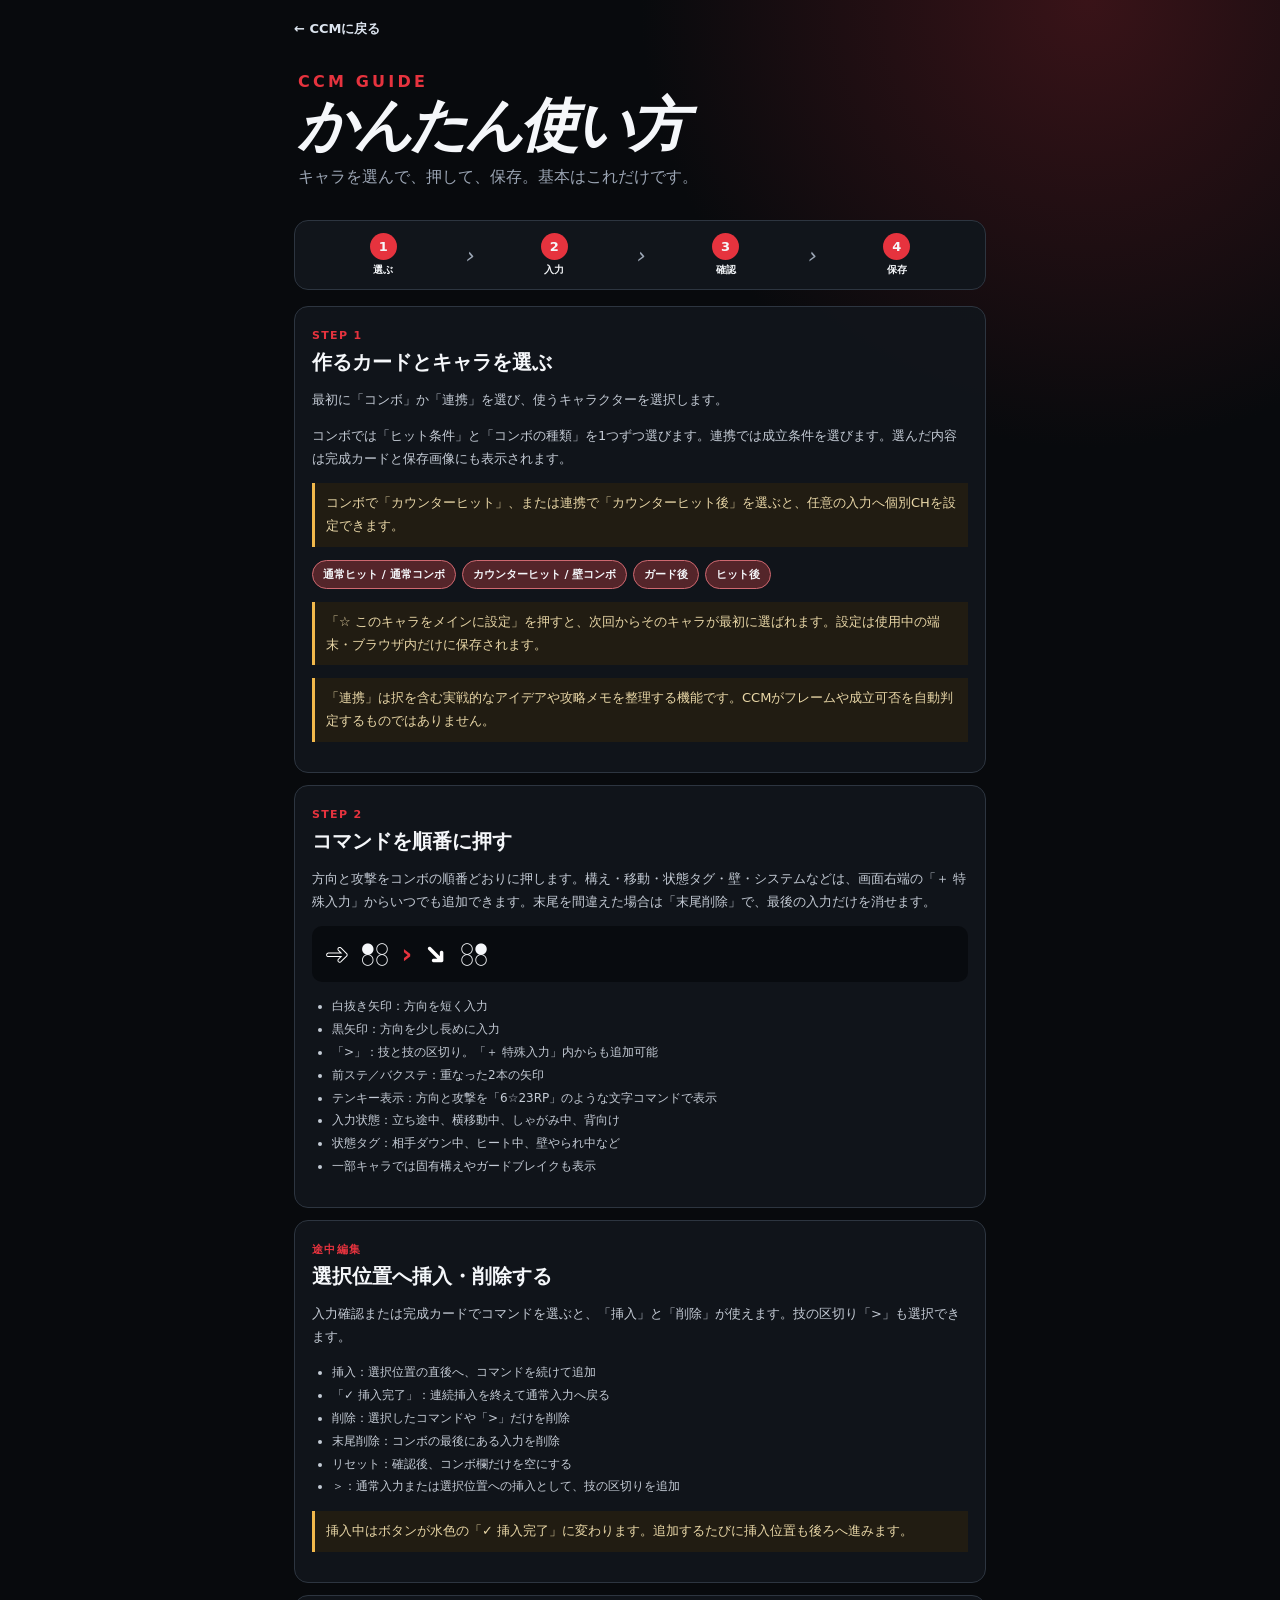
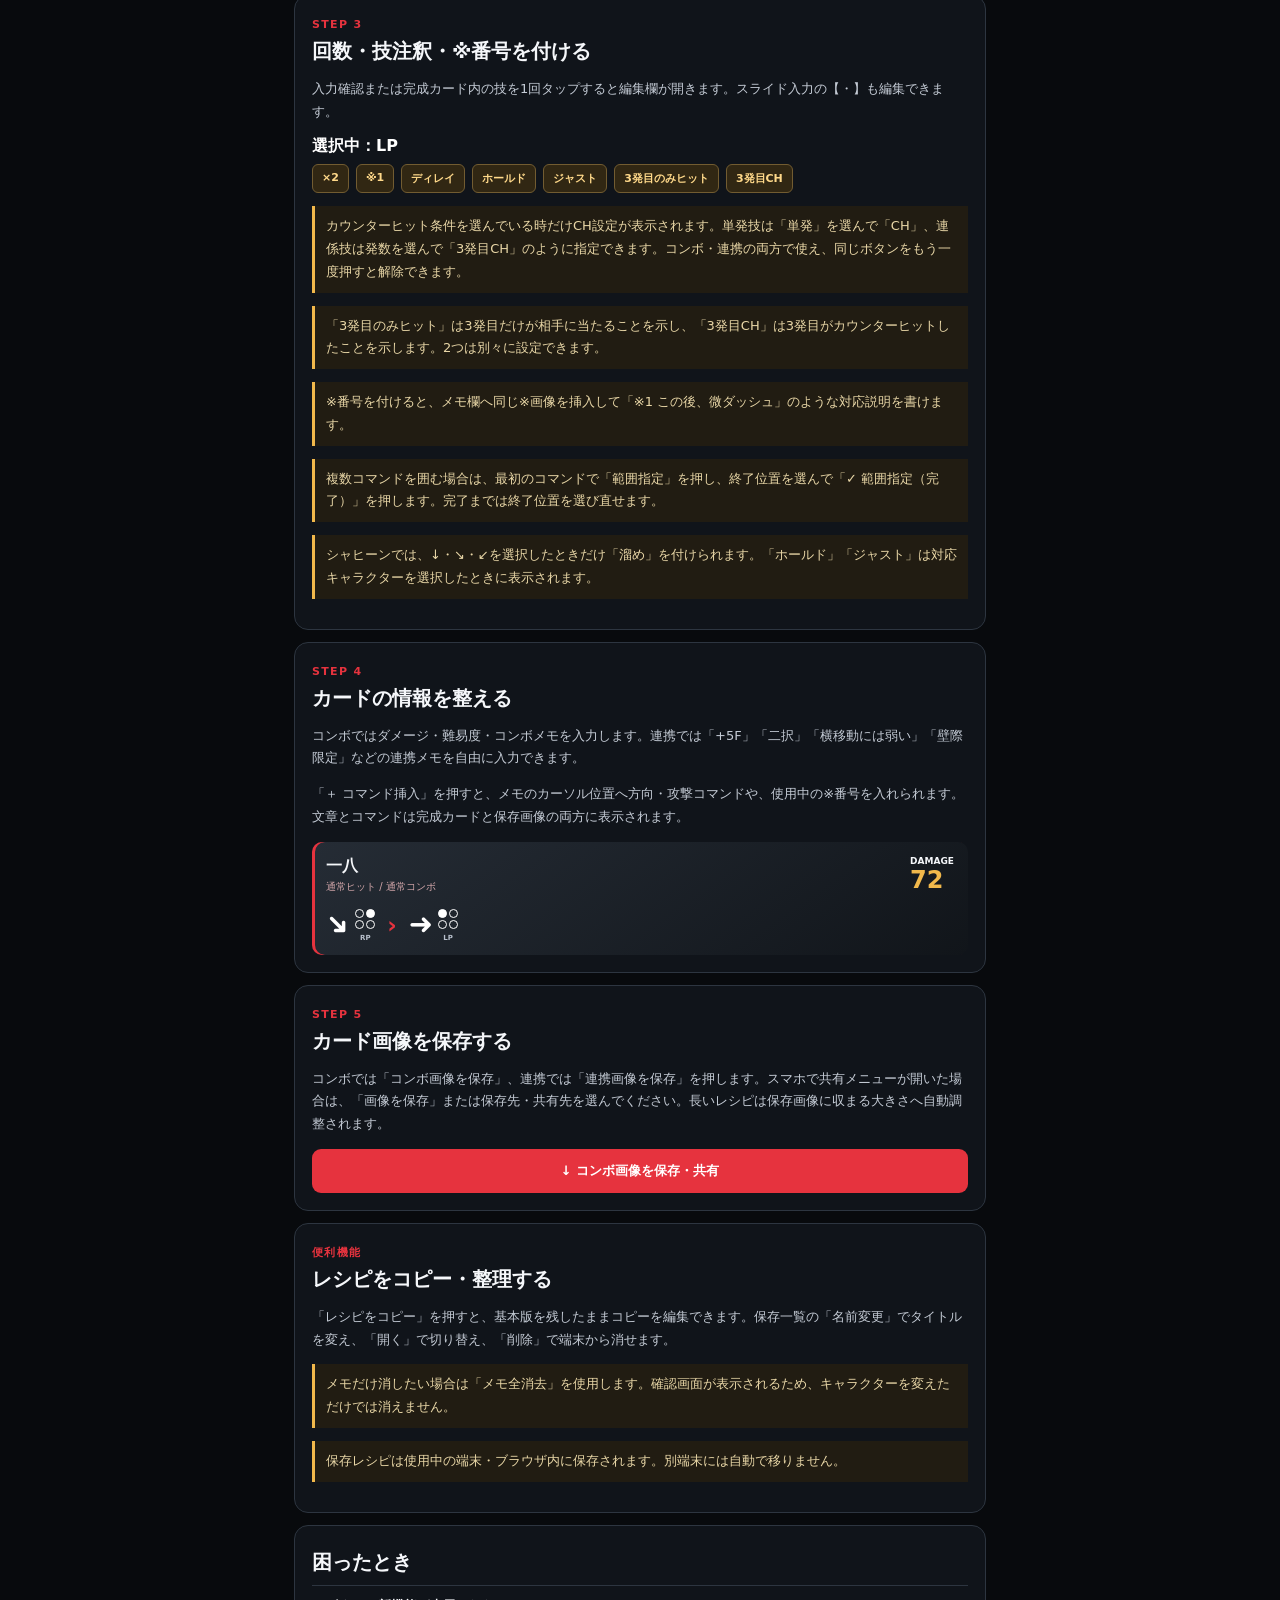
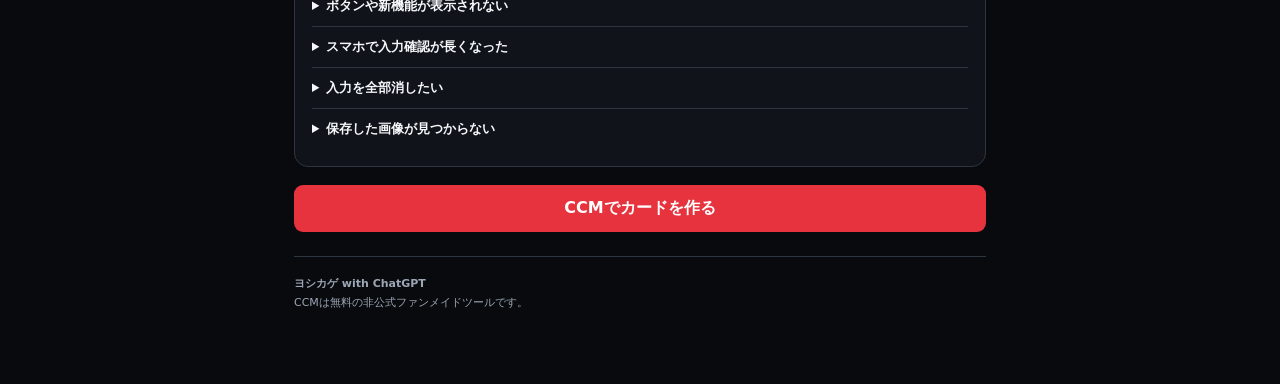
==== commit 419cba57: "Add files via upload" ====
--- a/guide.html
+++ b/guide.html
@@ -12,7 +12,7 @@
   <header><p class="eyebrow">CCM GUIDE</p><h1>かんたん使い方</h1><p>キャラを選んで、押して、保存。基本はこれだけです。</p></header>
   <section class="quick-flow" aria-label="基本の流れ"><div><b>1</b><span>選ぶ</span></div><i>›</i><div><b>2</b><span>入力</span></div><i>›</i><div><b>3</b><span>確認</span></div><i>›</i><div><b>4</b><span>保存</span></div></section>
   <section class="guide-step"><span class="step-no">STEP 1</span><h2>作るカードとキャラを選ぶ</h2><p>最初に「コンボ」か「連携」を選び、使うキャラクターを選択します。</p><p>コンボでは「ヒット条件」と「コンボの種類」を1つずつ選びます。連携では成立条件を選びます。選んだ内容は完成カードと保存画像にも表示されます。</p><p class="tip">コンボで「カウンターヒット」、または連携で「カウンターヒット後」を選ぶと、任意の入力へ個別CHを設定できます。</p><div class="demo-tags"><span>通常ヒット / 通常コンボ</span><span>カウンターヒット / 壁コンボ</span><span>ガード後</span><span>ヒット後</span></div><p class="tip">「☆ このキャラをメインに設定」を押すと、次回からそのキャラが最初に選ばれます。設定は使用中の端末・ブラウザ内だけに保存されます。</p><p class="tip">「連携」は択を含む実戦的なアイデアや攻略メモを整理する機能です。CCMがフレームや成立可否を自動判定するものではありません。</p></section>
-  <section class="guide-step"><span class="step-no">STEP 2</span><h2>コマンドを順番に押す</h2><p>方向、攻撃、構えなどをコンボの順番どおりに押します。末尾を間違えた場合は「末尾削除」で、最後の入力だけを消せます。入力確認の「＞」から、画面を下へ移動せずに技の区切りを追加できます。</p><div class="notation-demo"><span class="guide-arrow outline">➜</span><span class="dots">●○<br>○○</span><b>›</b><span class="guide-arrow diagonal">➜</span><span class="dots">○●<br>○○</span></div><ul><li>白抜き矢印：方向を短く入力</li><li>黒矢印：方向を少し長めに入力</li><li>「&gt;」：技と技の区切り</li><li>前ステ／バクステ：重なった2本の矢印</li><li>テンキー表示：方向と攻撃を「6☆23RP」のような文字コマンドで表示</li><li>入力状態：立ち途中、横移動中、しゃがみ中、背向け</li><li>状態タグ：相手ダウン中、ヒート中、壁やられ中など</li><li>一部キャラでは固有構えやガードブレイクも表示</li></ul></section>
+  <section class="guide-step"><span class="step-no">STEP 2</span><h2>コマンドを順番に押す</h2><p>方向と攻撃をコンボの順番どおりに押します。構え・移動・状態タグ・壁・システムなどは、画面右端の「＋ 特殊入力」からいつでも追加できます。末尾を間違えた場合は「末尾削除」で、最後の入力だけを消せます。</p><div class="notation-demo"><span class="guide-arrow outline">➜</span><span class="dots">●○<br>○○</span><b>›</b><span class="guide-arrow diagonal">➜</span><span class="dots">○●<br>○○</span></div><ul><li>白抜き矢印：方向を短く入力</li><li>黒矢印：方向を少し長めに入力</li><li>「&gt;」：技と技の区切り。「＋ 特殊入力」内からも追加可能</li><li>前ステ／バクステ：重なった2本の矢印</li><li>テンキー表示：方向と攻撃を「6☆23RP」のような文字コマンドで表示</li><li>入力状態：立ち途中、横移動中、しゃがみ中、背向け</li><li>状態タグ：相手ダウン中、ヒート中、壁やられ中など</li><li>一部キャラでは固有構えやガードブレイクも表示</li></ul></section>
   <section class="guide-step"><span class="step-no">途中編集</span><h2>選択位置へ挿入・削除する</h2><p>入力確認または完成カードでコマンドを選ぶと、「挿入」と「削除」が使えます。技の区切り「&gt;」も選択できます。</p><ul><li>挿入：選択位置の直後へ、コマンドを続けて追加</li><li>「✓ 挿入完了」：連続挿入を終えて通常入力へ戻る</li><li>削除：選択したコマンドや「&gt;」だけを削除</li><li>末尾削除：コンボの最後にある入力を削除</li><li>リセット：確認後、コンボ欄だけを空にする</li><li>＞：通常入力または選択位置への挿入として、技の区切りを追加</li></ul><p class="tip">挿入中はボタンが水色の「✓ 挿入完了」に変わります。追加するたびに挿入位置も後ろへ進みます。</p></section>
   <section class="guide-step"><span class="step-no">STEP 3</span><h2>回数・技注釈・※番号を付ける</h2><p>入力確認または完成カード内の技を1回タップすると編集欄が開きます。スライド入力の【・】も編集できます。</p><div class="edit-demo"><strong>選択中：LP</strong><span>×2</span><span>※1</span><span>ディレイ</span><span>ホールド</span><span>ジャスト</span><span>3発目のみヒット</span><span>3発目CH</span></div><p class="tip">カウンターヒット条件を選んでいる時だけCH設定が表示されます。単発技は「単発」を選んで「CH」、連係技は発数を選んで「3発目CH」のように指定できます。コンボ・連携の両方で使え、同じボタンをもう一度押すと解除できます。</p><p class="tip">「3発目のみヒット」は3発目だけが相手に当たることを示し、「3発目CH」は3発目がカウンターヒットしたことを示します。2つは別々に設定できます。</p><p class="tip">※番号を付けると、メモ欄へ同じ※画像を挿入して「※1 この後、微ダッシュ」のような対応説明を書けます。</p><p class="tip">複数コマンドを囲む場合は、最初のコマンドで「範囲指定」を押し、終了位置を選んで「✓ 範囲指定（完了）」を押します。完了までは終了位置を選び直せます。</p><p class="tip">シャヒーンでは、↓・↘・↙を選択したときだけ「溜め」を付けられます。「ホールド」「ジャスト」は対応キャラクターを選択したときに表示されます。</p></section>
   <section class="guide-step"><span class="step-no">STEP 4</span><h2>カードの情報を整える</h2><p>コンボではダメージ・難易度・コンボメモを入力します。連携では「+5F」「二択」「横移動には弱い」「壁際限定」などの連携メモを自由に入力できます。</p><p>「＋ コマンド挿入」を押すと、メモのカーソル位置へ方向・攻撃コマンドや、使用中の※番号を入れられます。文章とコマンドは完成カードと保存画像の両方に表示されます。</p><div class="mini-card"><div><strong>一八</strong><small>通常ヒット / 通常コンボ</small></div><b>DAMAGE <em>72</em></b><div class="mini-card-combo" aria-label="コマンド表示例"><span class="guide-command"><span class="guide-arrow diagonal">➜</span><span class="guide-attack"><i></i><i class="on"></i><i></i><i></i><small>RP</small></span></span><b>›</b><span class="guide-command"><span class="guide-arrow">➜</span><span class="guide-attack"><i class="on"></i><i></i><i></i><i></i><small>LP</small></span></span></div></div></section>
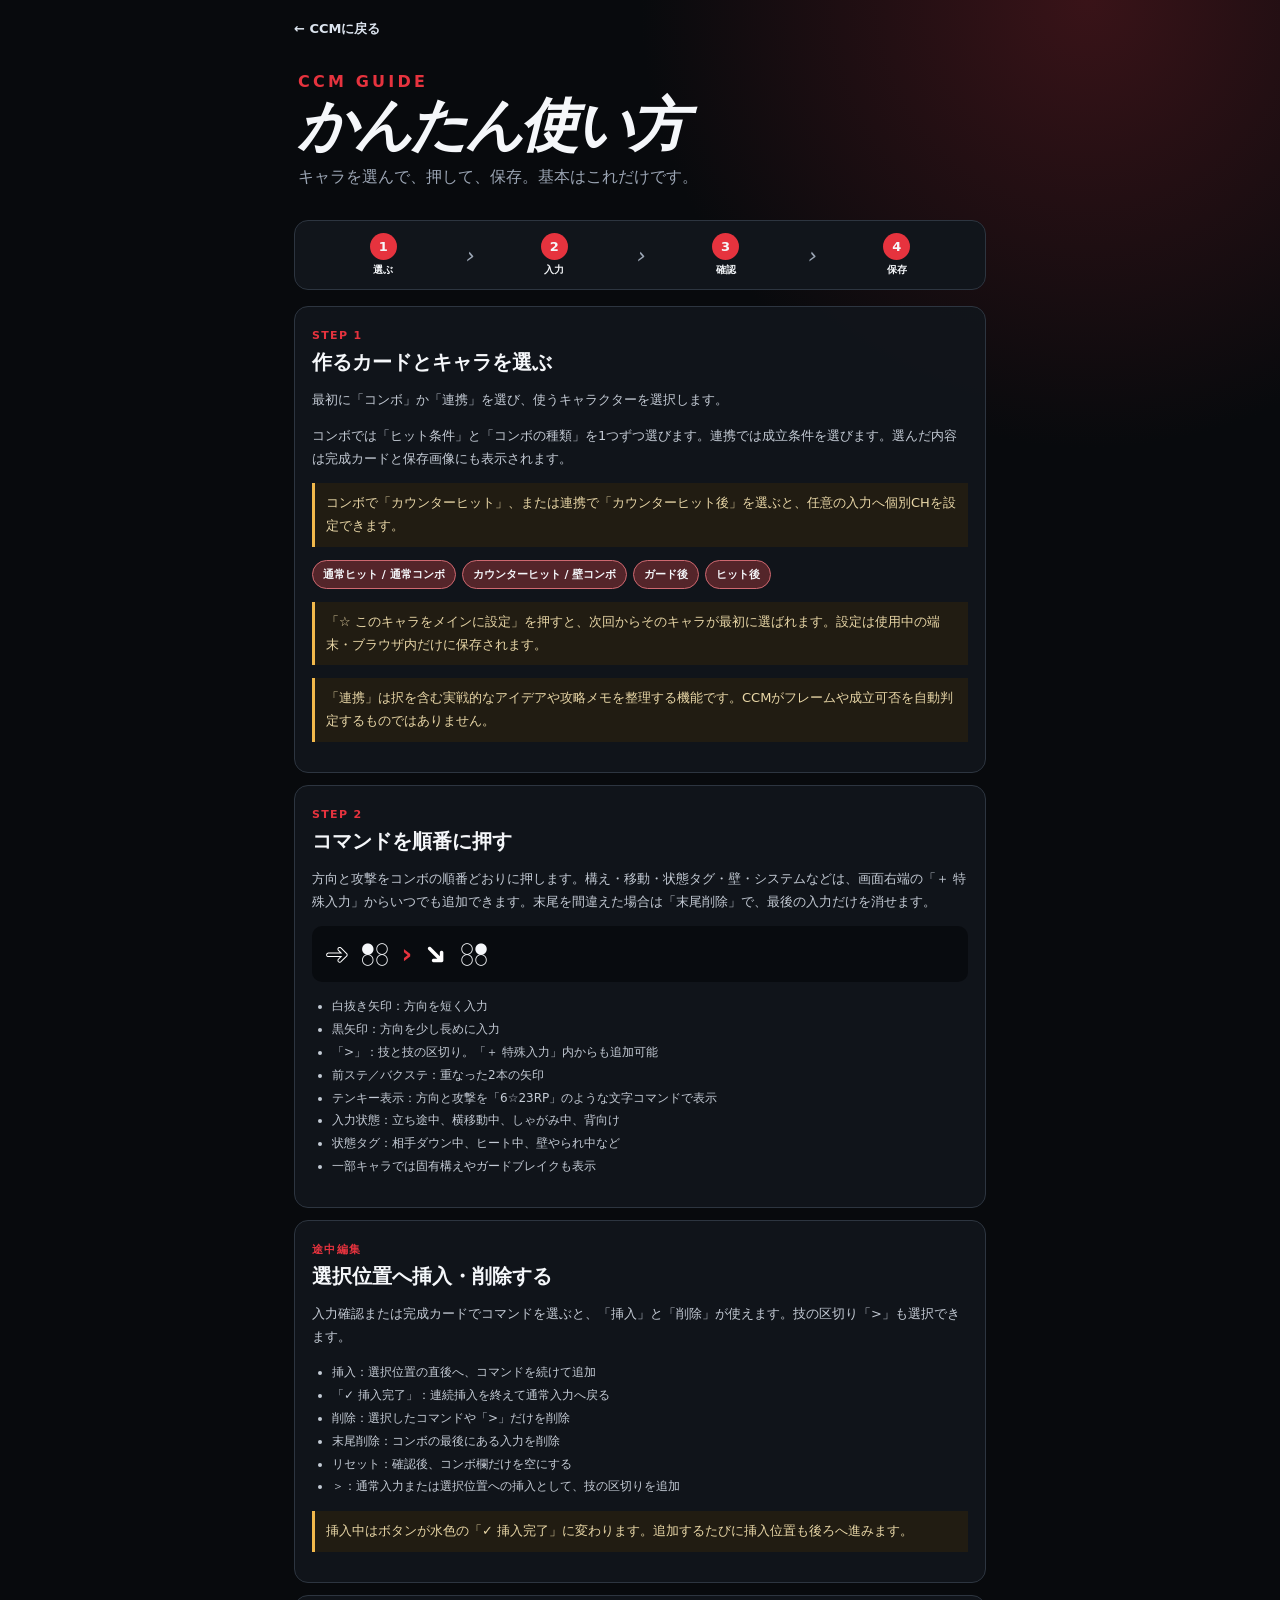
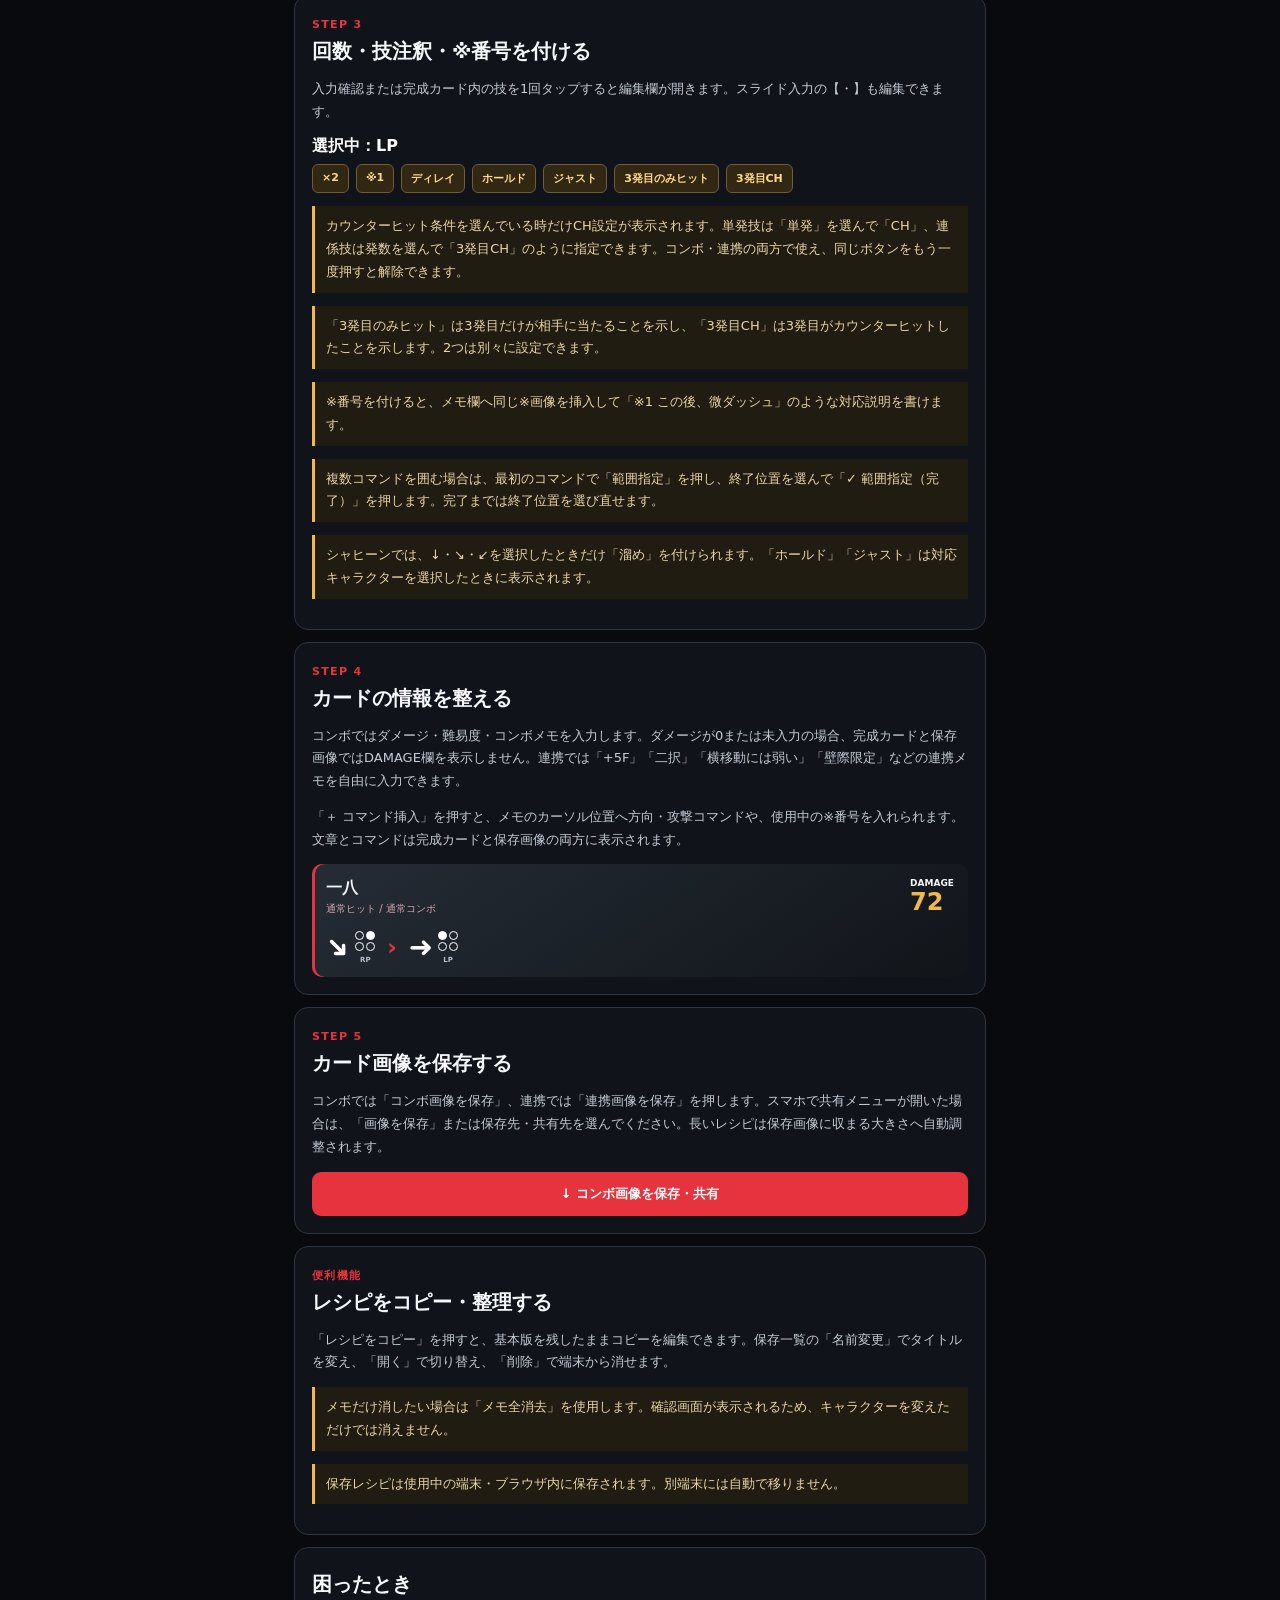
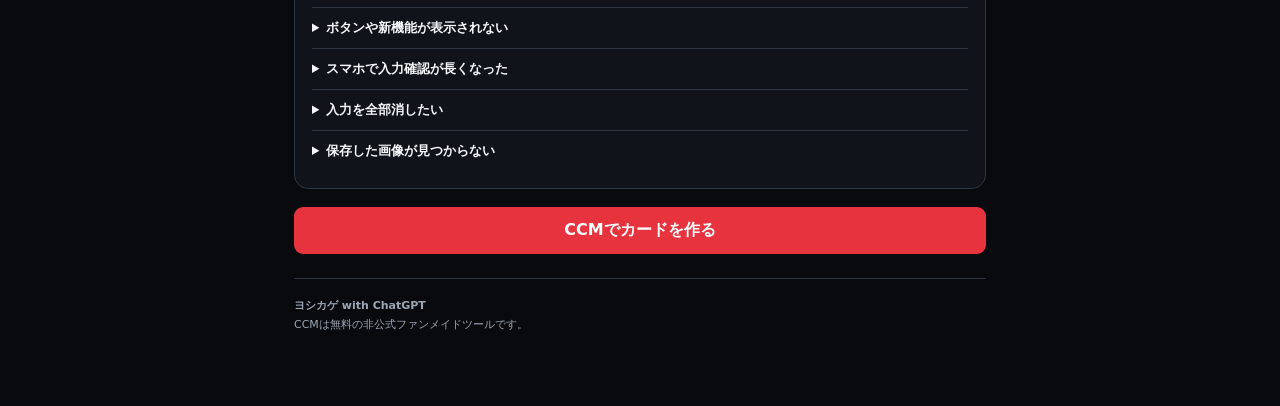
==== commit 64607066: "Add files via upload" ====
--- a/guide.html
+++ b/guide.html
@@ -15,7 +15,7 @@
   <section class="guide-step"><span class="step-no">STEP 2</span><h2>コマンドを順番に押す</h2><p>方向と攻撃をコンボの順番どおりに押します。構え・移動・状態タグ・壁・システムなどは、画面右端の「＋ 特殊入力」からいつでも追加できます。末尾を間違えた場合は「末尾削除」で、最後の入力だけを消せます。</p><div class="notation-demo"><span class="guide-arrow outline">➜</span><span class="dots">●○<br>○○</span><b>›</b><span class="guide-arrow diagonal">➜</span><span class="dots">○●<br>○○</span></div><ul><li>白抜き矢印：方向を短く入力</li><li>黒矢印：方向を少し長めに入力</li><li>「&gt;」：技と技の区切り。「＋ 特殊入力」内からも追加可能</li><li>前ステ／バクステ：重なった2本の矢印</li><li>テンキー表示：方向と攻撃を「6☆23RP」のような文字コマンドで表示</li><li>入力状態：立ち途中、横移動中、しゃがみ中、背向け</li><li>状態タグ：相手ダウン中、ヒート中、壁やられ中など</li><li>一部キャラでは固有構えやガードブレイクも表示</li></ul></section>
   <section class="guide-step"><span class="step-no">途中編集</span><h2>選択位置へ挿入・削除する</h2><p>入力確認または完成カードでコマンドを選ぶと、「挿入」と「削除」が使えます。技の区切り「&gt;」も選択できます。</p><ul><li>挿入：選択位置の直後へ、コマンドを続けて追加</li><li>「✓ 挿入完了」：連続挿入を終えて通常入力へ戻る</li><li>削除：選択したコマンドや「&gt;」だけを削除</li><li>末尾削除：コンボの最後にある入力を削除</li><li>リセット：確認後、コンボ欄だけを空にする</li><li>＞：通常入力または選択位置への挿入として、技の区切りを追加</li></ul><p class="tip">挿入中はボタンが水色の「✓ 挿入完了」に変わります。追加するたびに挿入位置も後ろへ進みます。</p></section>
   <section class="guide-step"><span class="step-no">STEP 3</span><h2>回数・技注釈・※番号を付ける</h2><p>入力確認または完成カード内の技を1回タップすると編集欄が開きます。スライド入力の【・】も編集できます。</p><div class="edit-demo"><strong>選択中：LP</strong><span>×2</span><span>※1</span><span>ディレイ</span><span>ホールド</span><span>ジャスト</span><span>3発目のみヒット</span><span>3発目CH</span></div><p class="tip">カウンターヒット条件を選んでいる時だけCH設定が表示されます。単発技は「単発」を選んで「CH」、連係技は発数を選んで「3発目CH」のように指定できます。コンボ・連携の両方で使え、同じボタンをもう一度押すと解除できます。</p><p class="tip">「3発目のみヒット」は3発目だけが相手に当たることを示し、「3発目CH」は3発目がカウンターヒットしたことを示します。2つは別々に設定できます。</p><p class="tip">※番号を付けると、メモ欄へ同じ※画像を挿入して「※1 この後、微ダッシュ」のような対応説明を書けます。</p><p class="tip">複数コマンドを囲む場合は、最初のコマンドで「範囲指定」を押し、終了位置を選んで「✓ 範囲指定（完了）」を押します。完了までは終了位置を選び直せます。</p><p class="tip">シャヒーンでは、↓・↘・↙を選択したときだけ「溜め」を付けられます。「ホールド」「ジャスト」は対応キャラクターを選択したときに表示されます。</p></section>
-  <section class="guide-step"><span class="step-no">STEP 4</span><h2>カードの情報を整える</h2><p>コンボではダメージ・難易度・コンボメモを入力します。連携では「+5F」「二択」「横移動には弱い」「壁際限定」などの連携メモを自由に入力できます。</p><p>「＋ コマンド挿入」を押すと、メモのカーソル位置へ方向・攻撃コマンドや、使用中の※番号を入れられます。文章とコマンドは完成カードと保存画像の両方に表示されます。</p><div class="mini-card"><div><strong>一八</strong><small>通常ヒット / 通常コンボ</small></div><b>DAMAGE <em>72</em></b><div class="mini-card-combo" aria-label="コマンド表示例"><span class="guide-command"><span class="guide-arrow diagonal">➜</span><span class="guide-attack"><i></i><i class="on"></i><i></i><i></i><small>RP</small></span></span><b>›</b><span class="guide-command"><span class="guide-arrow">➜</span><span class="guide-attack"><i class="on"></i><i></i><i></i><i></i><small>LP</small></span></span></div></div></section>
+  <section class="guide-step"><span class="step-no">STEP 4</span><h2>カードの情報を整える</h2><p>コンボではダメージ・難易度・コンボメモを入力します。ダメージが0または未入力の場合、完成カードと保存画像ではDAMAGE欄を表示しません。連携では「+5F」「二択」「横移動には弱い」「壁際限定」などの連携メモを自由に入力できます。</p><p>「＋ コマンド挿入」を押すと、メモのカーソル位置へ方向・攻撃コマンドや、使用中の※番号を入れられます。文章とコマンドは完成カードと保存画像の両方に表示されます。</p><div class="mini-card"><div><strong>一八</strong><small>通常ヒット / 通常コンボ</small></div><b>DAMAGE <em>72</em></b><div class="mini-card-combo" aria-label="コマンド表示例"><span class="guide-command"><span class="guide-arrow diagonal">➜</span><span class="guide-attack"><i></i><i class="on"></i><i></i><i></i><small>RP</small></span></span><b>›</b><span class="guide-command"><span class="guide-arrow">➜</span><span class="guide-attack"><i class="on"></i><i></i><i></i><i></i><small>LP</small></span></span></div></div></section>
   <section class="guide-step"><span class="step-no">STEP 5</span><h2>カード画像を保存する</h2><p>コンボでは「コンボ画像を保存」、連携では「連携画像を保存」を押します。スマホで共有メニューが開いた場合は、「画像を保存」または保存先・共有先を選んでください。長いレシピは保存画像に収まる大きさへ自動調整されます。</p><div class="save-demo">↓ コンボ画像を保存・共有</div></section>
   <section class="guide-step"><span class="step-no">便利機能</span><h2>レシピをコピー・整理する</h2><p>「レシピをコピー」を押すと、基本版を残したままコピーを編集できます。保存一覧の「名前変更」でタイトルを変え、「開く」で切り替え、「削除」で端末から消せます。</p><p class="tip">メモだけ消したい場合は「メモ全消去」を使用します。確認画面が表示されるため、キャラクターを変えただけでは消えません。</p><p class="tip">保存レシピは使用中の端末・ブラウザ内に保存されます。別端末には自動で移りません。</p></section>
   <section class="faq"><h2>困ったとき</h2><details><summary>ボタンや新機能が表示されない</summary><p>ページを再読み込みしてください。それでも変わらない場合は、ブラウザを一度閉じて開き直してください。</p></details><details><summary>スマホで入力確認が長くなった</summary><p>スマホでは入力確認欄だけがスクロールします。新しい入力を追加すると末尾へ自動で移動します。</p></details><details><summary>入力を全部消したい</summary><p>完成カード上部の「全消去」を押します。確認画面で承認すると現在のコンボが空になります。</p></details><details><summary>保存した画像が見つからない</summary><p>iPhoneは写真またはファイル、Androidはダウンロードまたは共有時に選んだ保存先をご確認ください。</p></details></section>
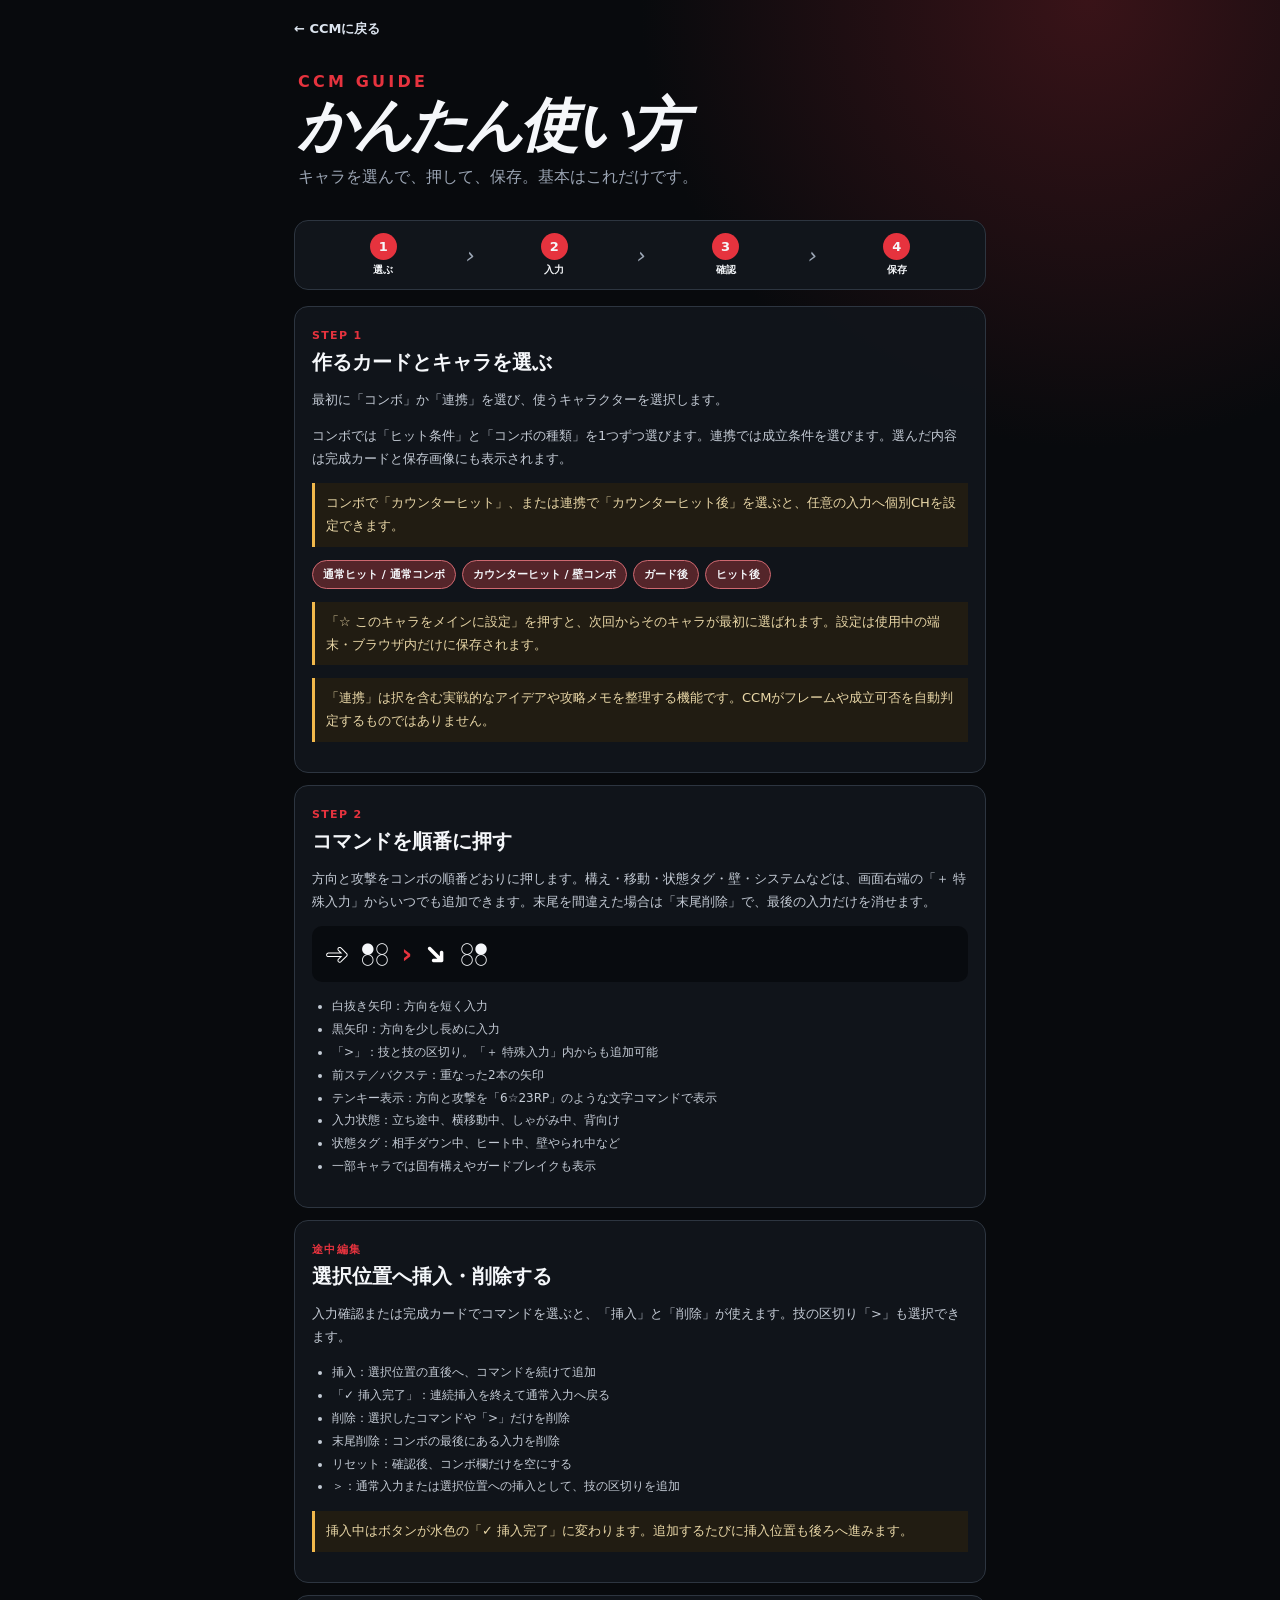
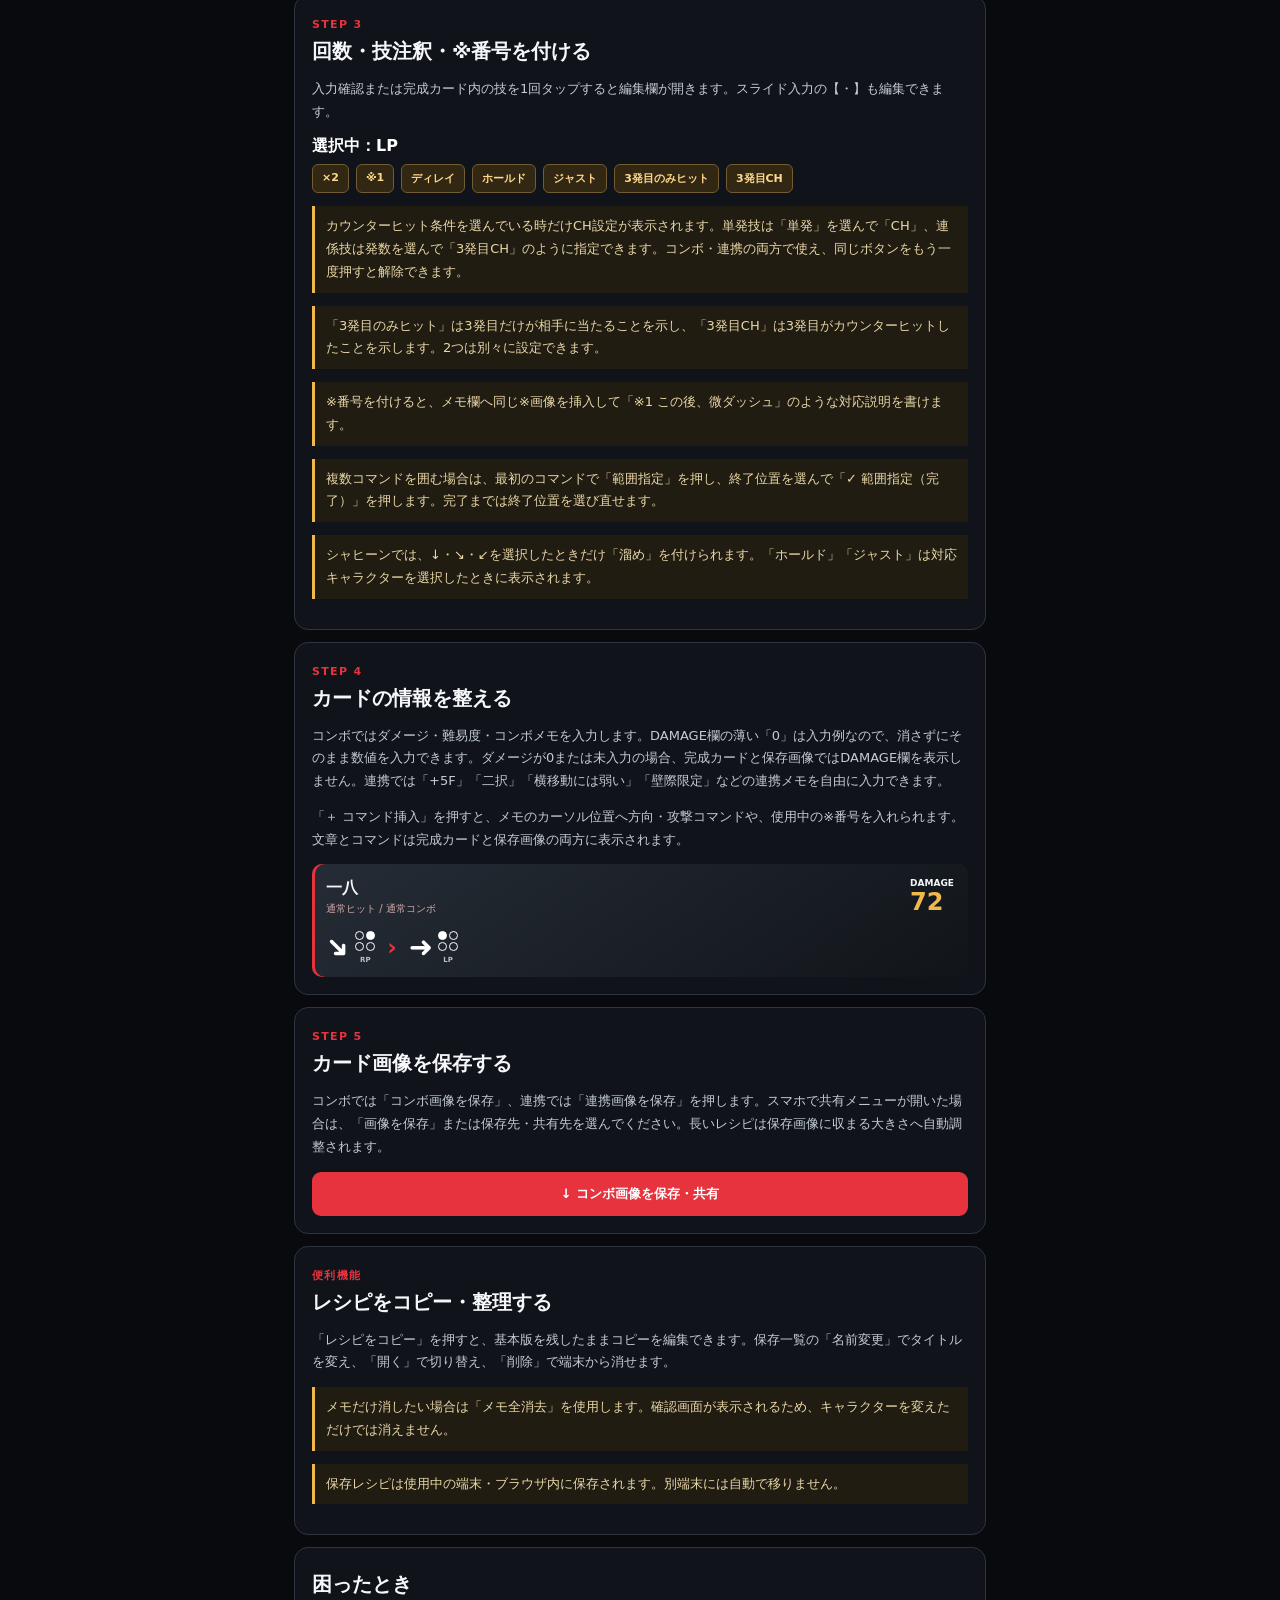
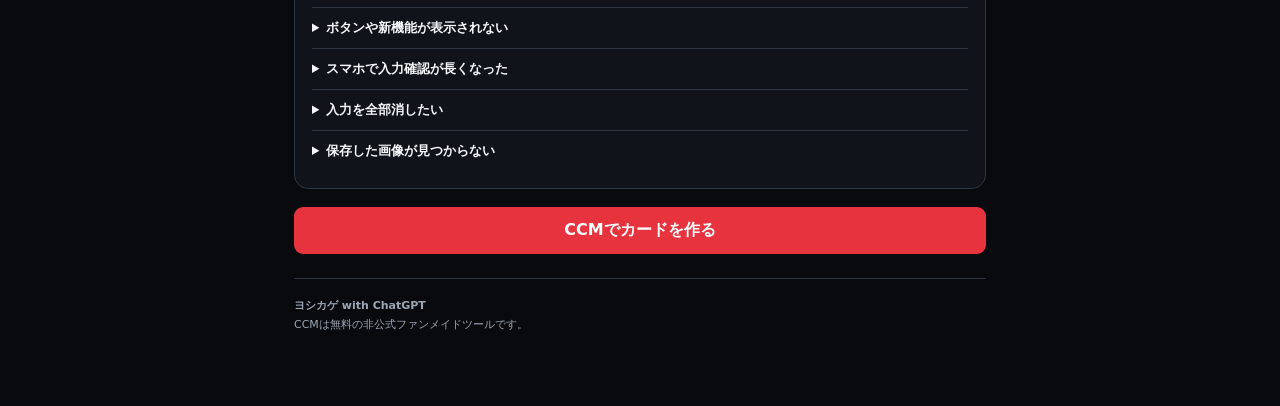
==== commit d500c233: "Add files via upload" ====
--- a/guide.html
+++ b/guide.html
@@ -15,7 +15,7 @@
   <section class="guide-step"><span class="step-no">STEP 2</span><h2>コマンドを順番に押す</h2><p>方向と攻撃をコンボの順番どおりに押します。構え・移動・状態タグ・壁・システムなどは、画面右端の「＋ 特殊入力」からいつでも追加できます。末尾を間違えた場合は「末尾削除」で、最後の入力だけを消せます。</p><div class="notation-demo"><span class="guide-arrow outline">➜</span><span class="dots">●○<br>○○</span><b>›</b><span class="guide-arrow diagonal">➜</span><span class="dots">○●<br>○○</span></div><ul><li>白抜き矢印：方向を短く入力</li><li>黒矢印：方向を少し長めに入力</li><li>「&gt;」：技と技の区切り。「＋ 特殊入力」内からも追加可能</li><li>前ステ／バクステ：重なった2本の矢印</li><li>テンキー表示：方向と攻撃を「6☆23RP」のような文字コマンドで表示</li><li>入力状態：立ち途中、横移動中、しゃがみ中、背向け</li><li>状態タグ：相手ダウン中、ヒート中、壁やられ中など</li><li>一部キャラでは固有構えやガードブレイクも表示</li></ul></section>
   <section class="guide-step"><span class="step-no">途中編集</span><h2>選択位置へ挿入・削除する</h2><p>入力確認または完成カードでコマンドを選ぶと、「挿入」と「削除」が使えます。技の区切り「&gt;」も選択できます。</p><ul><li>挿入：選択位置の直後へ、コマンドを続けて追加</li><li>「✓ 挿入完了」：連続挿入を終えて通常入力へ戻る</li><li>削除：選択したコマンドや「&gt;」だけを削除</li><li>末尾削除：コンボの最後にある入力を削除</li><li>リセット：確認後、コンボ欄だけを空にする</li><li>＞：通常入力または選択位置への挿入として、技の区切りを追加</li></ul><p class="tip">挿入中はボタンが水色の「✓ 挿入完了」に変わります。追加するたびに挿入位置も後ろへ進みます。</p></section>
   <section class="guide-step"><span class="step-no">STEP 3</span><h2>回数・技注釈・※番号を付ける</h2><p>入力確認または完成カード内の技を1回タップすると編集欄が開きます。スライド入力の【・】も編集できます。</p><div class="edit-demo"><strong>選択中：LP</strong><span>×2</span><span>※1</span><span>ディレイ</span><span>ホールド</span><span>ジャスト</span><span>3発目のみヒット</span><span>3発目CH</span></div><p class="tip">カウンターヒット条件を選んでいる時だけCH設定が表示されます。単発技は「単発」を選んで「CH」、連係技は発数を選んで「3発目CH」のように指定できます。コンボ・連携の両方で使え、同じボタンをもう一度押すと解除できます。</p><p class="tip">「3発目のみヒット」は3発目だけが相手に当たることを示し、「3発目CH」は3発目がカウンターヒットしたことを示します。2つは別々に設定できます。</p><p class="tip">※番号を付けると、メモ欄へ同じ※画像を挿入して「※1 この後、微ダッシュ」のような対応説明を書けます。</p><p class="tip">複数コマンドを囲む場合は、最初のコマンドで「範囲指定」を押し、終了位置を選んで「✓ 範囲指定（完了）」を押します。完了までは終了位置を選び直せます。</p><p class="tip">シャヒーンでは、↓・↘・↙を選択したときだけ「溜め」を付けられます。「ホールド」「ジャスト」は対応キャラクターを選択したときに表示されます。</p></section>
-  <section class="guide-step"><span class="step-no">STEP 4</span><h2>カードの情報を整える</h2><p>コンボではダメージ・難易度・コンボメモを入力します。ダメージが0または未入力の場合、完成カードと保存画像ではDAMAGE欄を表示しません。連携では「+5F」「二択」「横移動には弱い」「壁際限定」などの連携メモを自由に入力できます。</p><p>「＋ コマンド挿入」を押すと、メモのカーソル位置へ方向・攻撃コマンドや、使用中の※番号を入れられます。文章とコマンドは完成カードと保存画像の両方に表示されます。</p><div class="mini-card"><div><strong>一八</strong><small>通常ヒット / 通常コンボ</small></div><b>DAMAGE <em>72</em></b><div class="mini-card-combo" aria-label="コマンド表示例"><span class="guide-command"><span class="guide-arrow diagonal">➜</span><span class="guide-attack"><i></i><i class="on"></i><i></i><i></i><small>RP</small></span></span><b>›</b><span class="guide-command"><span class="guide-arrow">➜</span><span class="guide-attack"><i class="on"></i><i></i><i></i><i></i><small>LP</small></span></span></div></div></section>
+  <section class="guide-step"><span class="step-no">STEP 4</span><h2>カードの情報を整える</h2><p>コンボではダメージ・難易度・コンボメモを入力します。DAMAGE欄の薄い「0」は入力例なので、消さずにそのまま数値を入力できます。ダメージが0または未入力の場合、完成カードと保存画像ではDAMAGE欄を表示しません。連携では「+5F」「二択」「横移動には弱い」「壁際限定」などの連携メモを自由に入力できます。</p><p>「＋ コマンド挿入」を押すと、メモのカーソル位置へ方向・攻撃コマンドや、使用中の※番号を入れられます。文章とコマンドは完成カードと保存画像の両方に表示されます。</p><div class="mini-card"><div><strong>一八</strong><small>通常ヒット / 通常コンボ</small></div><b>DAMAGE <em>72</em></b><div class="mini-card-combo" aria-label="コマンド表示例"><span class="guide-command"><span class="guide-arrow diagonal">➜</span><span class="guide-attack"><i></i><i class="on"></i><i></i><i></i><small>RP</small></span></span><b>›</b><span class="guide-command"><span class="guide-arrow">➜</span><span class="guide-attack"><i class="on"></i><i></i><i></i><i></i><small>LP</small></span></span></div></div></section>
   <section class="guide-step"><span class="step-no">STEP 5</span><h2>カード画像を保存する</h2><p>コンボでは「コンボ画像を保存」、連携では「連携画像を保存」を押します。スマホで共有メニューが開いた場合は、「画像を保存」または保存先・共有先を選んでください。長いレシピは保存画像に収まる大きさへ自動調整されます。</p><div class="save-demo">↓ コンボ画像を保存・共有</div></section>
   <section class="guide-step"><span class="step-no">便利機能</span><h2>レシピをコピー・整理する</h2><p>「レシピをコピー」を押すと、基本版を残したままコピーを編集できます。保存一覧の「名前変更」でタイトルを変え、「開く」で切り替え、「削除」で端末から消せます。</p><p class="tip">メモだけ消したい場合は「メモ全消去」を使用します。確認画面が表示されるため、キャラクターを変えただけでは消えません。</p><p class="tip">保存レシピは使用中の端末・ブラウザ内に保存されます。別端末には自動で移りません。</p></section>
   <section class="faq"><h2>困ったとき</h2><details><summary>ボタンや新機能が表示されない</summary><p>ページを再読み込みしてください。それでも変わらない場合は、ブラウザを一度閉じて開き直してください。</p></details><details><summary>スマホで入力確認が長くなった</summary><p>スマホでは入力確認欄だけがスクロールします。新しい入力を追加すると末尾へ自動で移動します。</p></details><details><summary>入力を全部消したい</summary><p>完成カード上部の「全消去」を押します。確認画面で承認すると現在のコンボが空になります。</p></details><details><summary>保存した画像が見つからない</summary><p>iPhoneは写真またはファイル、Androidはダウンロードまたは共有時に選んだ保存先をご確認ください。</p></details></section>
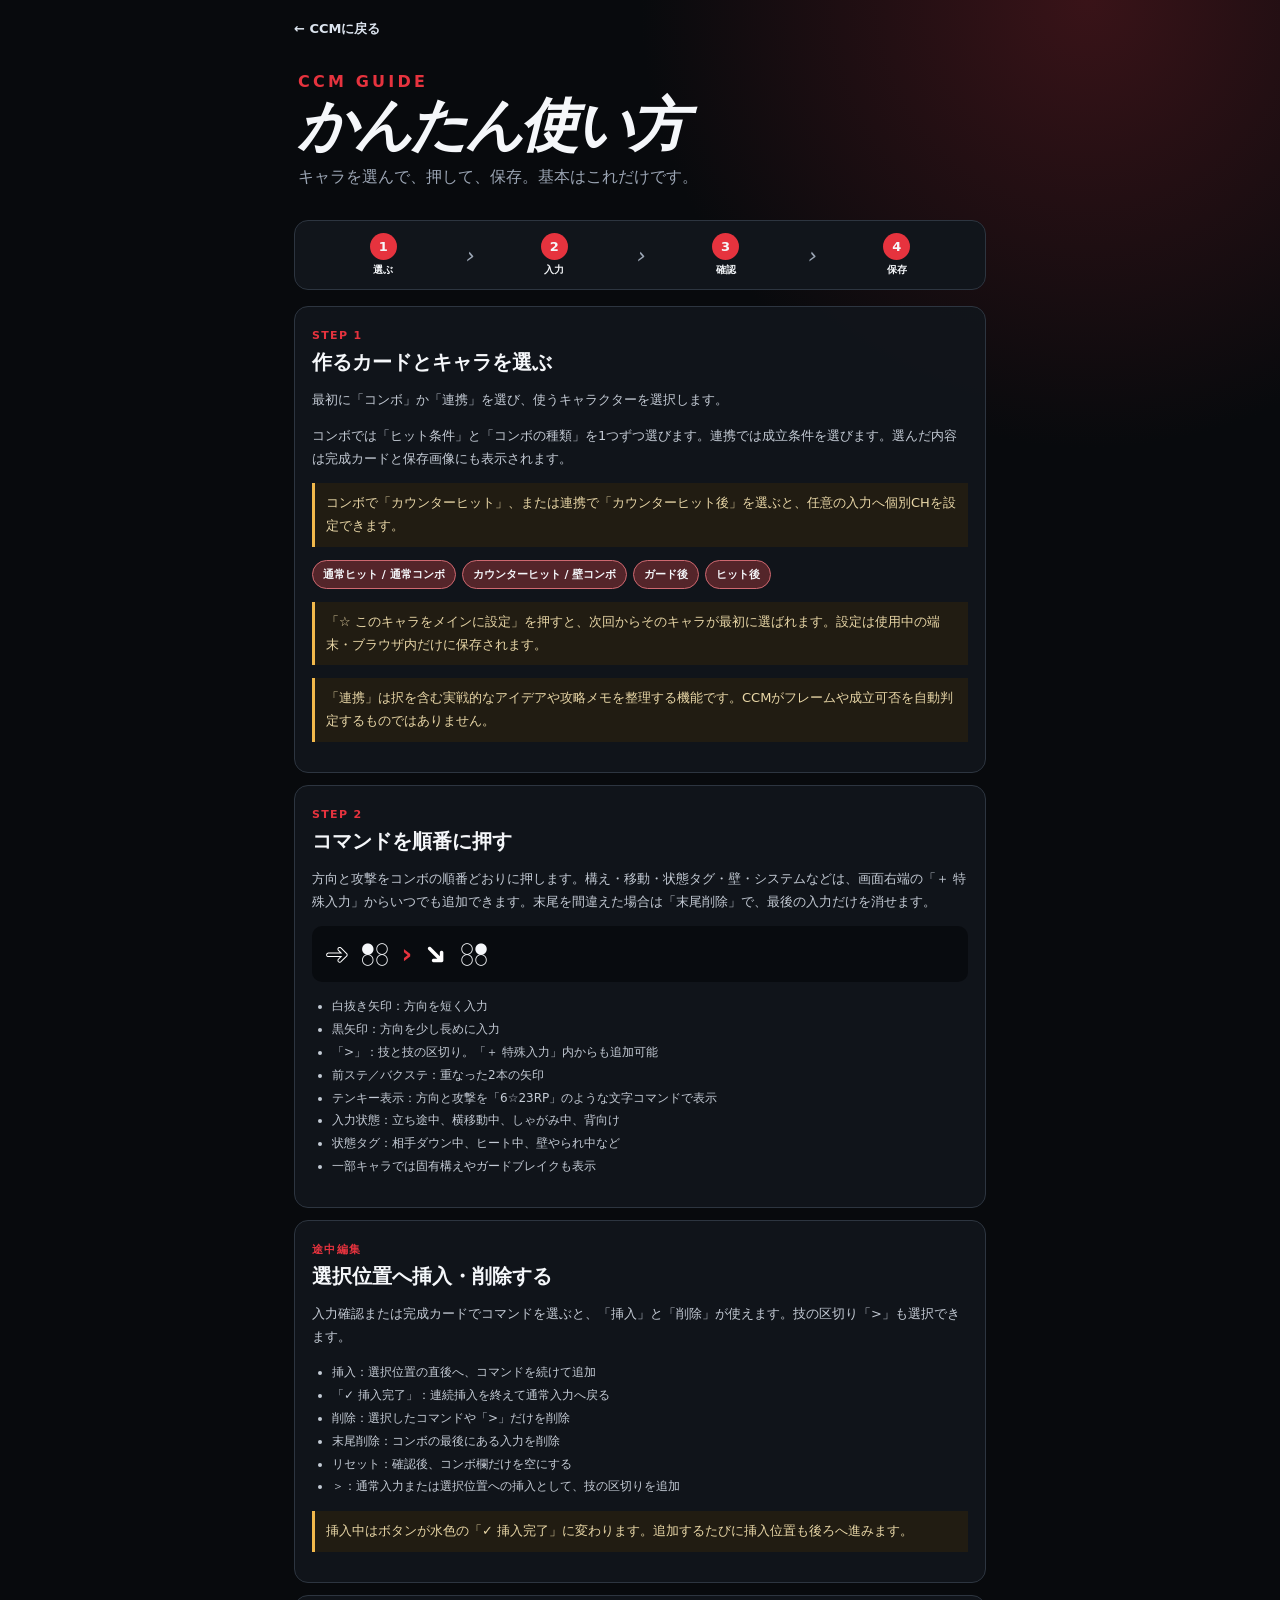
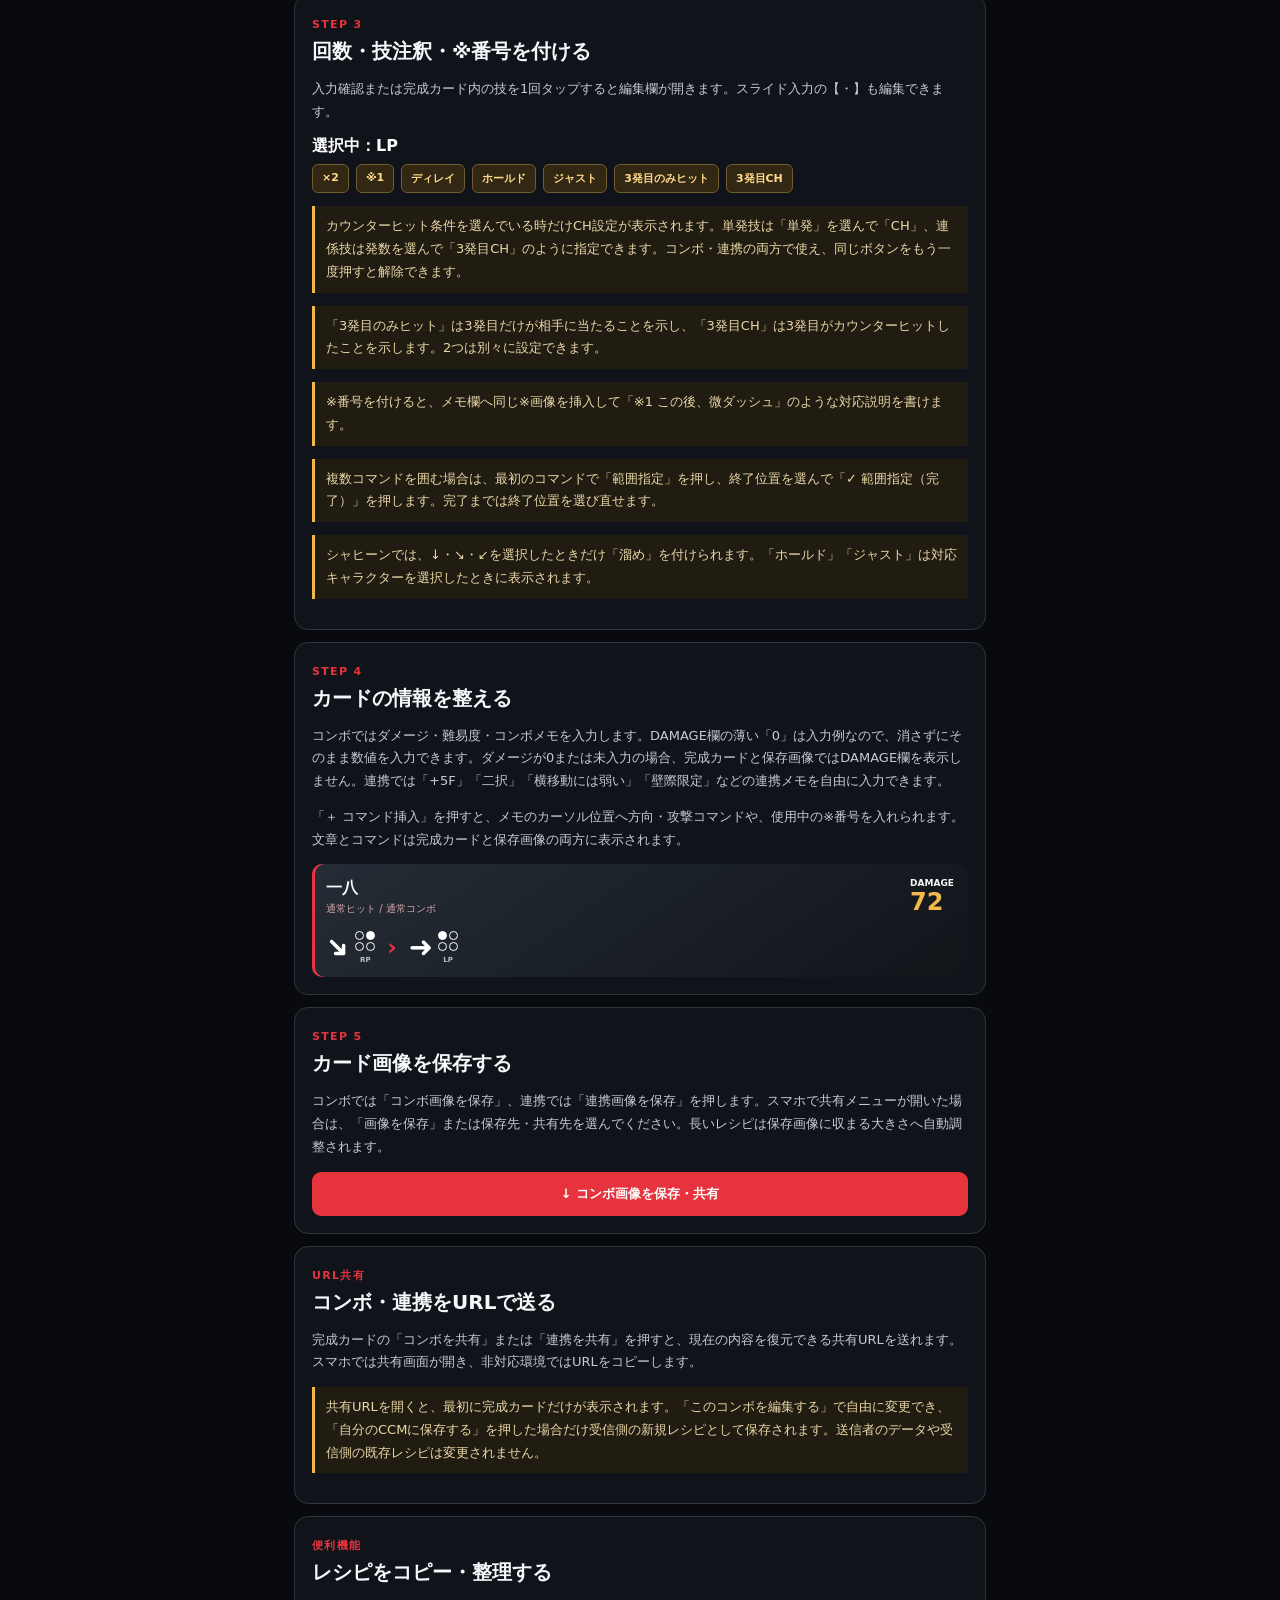
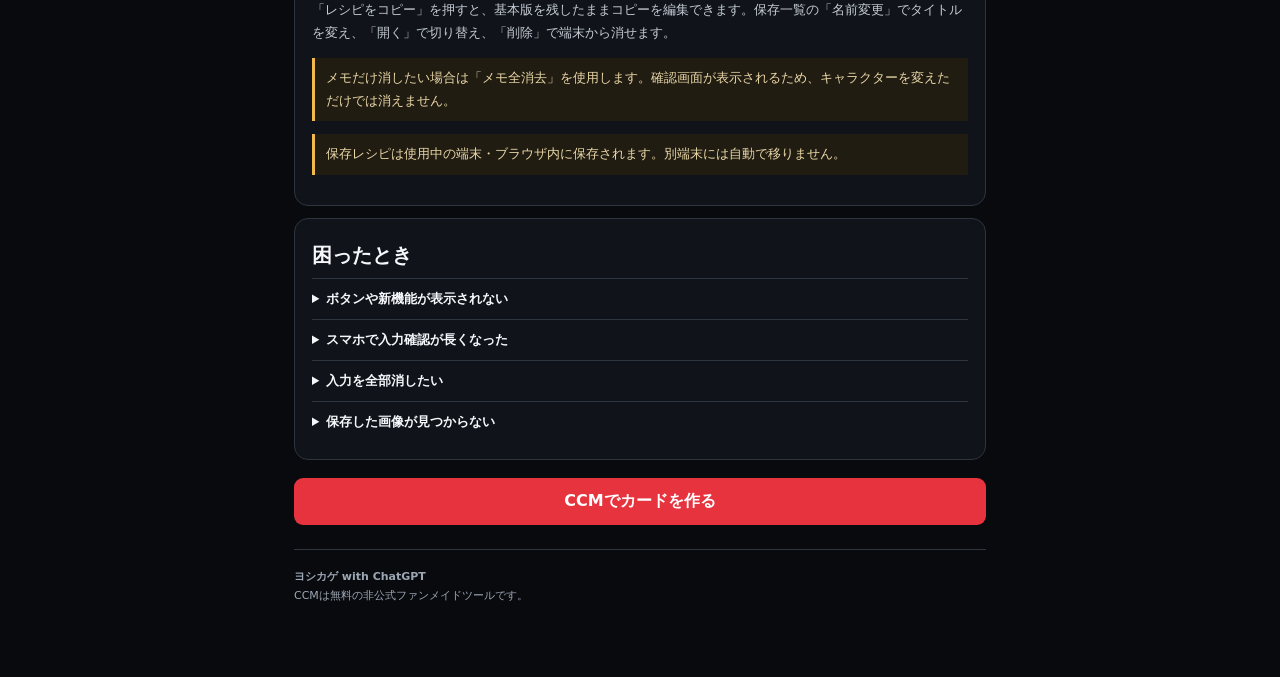
==== commit b4e8d238: "Add files via upload" ====
--- a/guide.html
+++ b/guide.html
@@ -17,6 +17,7 @@
   <section class="guide-step"><span class="step-no">STEP 3</span><h2>回数・技注釈・※番号を付ける</h2><p>入力確認または完成カード内の技を1回タップすると編集欄が開きます。スライド入力の【・】も編集できます。</p><div class="edit-demo"><strong>選択中：LP</strong><span>×2</span><span>※1</span><span>ディレイ</span><span>ホールド</span><span>ジャスト</span><span>3発目のみヒット</span><span>3発目CH</span></div><p class="tip">カウンターヒット条件を選んでいる時だけCH設定が表示されます。単発技は「単発」を選んで「CH」、連係技は発数を選んで「3発目CH」のように指定できます。コンボ・連携の両方で使え、同じボタンをもう一度押すと解除できます。</p><p class="tip">「3発目のみヒット」は3発目だけが相手に当たることを示し、「3発目CH」は3発目がカウンターヒットしたことを示します。2つは別々に設定できます。</p><p class="tip">※番号を付けると、メモ欄へ同じ※画像を挿入して「※1 この後、微ダッシュ」のような対応説明を書けます。</p><p class="tip">複数コマンドを囲む場合は、最初のコマンドで「範囲指定」を押し、終了位置を選んで「✓ 範囲指定（完了）」を押します。完了までは終了位置を選び直せます。</p><p class="tip">シャヒーンでは、↓・↘・↙を選択したときだけ「溜め」を付けられます。「ホールド」「ジャスト」は対応キャラクターを選択したときに表示されます。</p></section>
   <section class="guide-step"><span class="step-no">STEP 4</span><h2>カードの情報を整える</h2><p>コンボではダメージ・難易度・コンボメモを入力します。DAMAGE欄の薄い「0」は入力例なので、消さずにそのまま数値を入力できます。ダメージが0または未入力の場合、完成カードと保存画像ではDAMAGE欄を表示しません。連携では「+5F」「二択」「横移動には弱い」「壁際限定」などの連携メモを自由に入力できます。</p><p>「＋ コマンド挿入」を押すと、メモのカーソル位置へ方向・攻撃コマンドや、使用中の※番号を入れられます。文章とコマンドは完成カードと保存画像の両方に表示されます。</p><div class="mini-card"><div><strong>一八</strong><small>通常ヒット / 通常コンボ</small></div><b>DAMAGE <em>72</em></b><div class="mini-card-combo" aria-label="コマンド表示例"><span class="guide-command"><span class="guide-arrow diagonal">➜</span><span class="guide-attack"><i></i><i class="on"></i><i></i><i></i><small>RP</small></span></span><b>›</b><span class="guide-command"><span class="guide-arrow">➜</span><span class="guide-attack"><i class="on"></i><i></i><i></i><i></i><small>LP</small></span></span></div></div></section>
   <section class="guide-step"><span class="step-no">STEP 5</span><h2>カード画像を保存する</h2><p>コンボでは「コンボ画像を保存」、連携では「連携画像を保存」を押します。スマホで共有メニューが開いた場合は、「画像を保存」または保存先・共有先を選んでください。長いレシピは保存画像に収まる大きさへ自動調整されます。</p><div class="save-demo">↓ コンボ画像を保存・共有</div></section>
+  <section class="guide-step"><span class="step-no">URL共有</span><h2>コンボ・連携をURLで送る</h2><p>完成カードの「コンボを共有」または「連携を共有」を押すと、現在の内容を復元できる共有URLを送れます。スマホでは共有画面が開き、非対応環境ではURLをコピーします。</p><p class="tip">共有URLを開くと、最初に完成カードだけが表示されます。「このコンボを編集する」で自由に変更でき、「自分のCCMに保存する」を押した場合だけ受信側の新規レシピとして保存されます。送信者のデータや受信側の既存レシピは変更されません。</p></section>
   <section class="guide-step"><span class="step-no">便利機能</span><h2>レシピをコピー・整理する</h2><p>「レシピをコピー」を押すと、基本版を残したままコピーを編集できます。保存一覧の「名前変更」でタイトルを変え、「開く」で切り替え、「削除」で端末から消せます。</p><p class="tip">メモだけ消したい場合は「メモ全消去」を使用します。確認画面が表示されるため、キャラクターを変えただけでは消えません。</p><p class="tip">保存レシピは使用中の端末・ブラウザ内に保存されます。別端末には自動で移りません。</p></section>
   <section class="faq"><h2>困ったとき</h2><details><summary>ボタンや新機能が表示されない</summary><p>ページを再読み込みしてください。それでも変わらない場合は、ブラウザを一度閉じて開き直してください。</p></details><details><summary>スマホで入力確認が長くなった</summary><p>スマホでは入力確認欄だけがスクロールします。新しい入力を追加すると末尾へ自動で移動します。</p></details><details><summary>入力を全部消したい</summary><p>完成カード上部の「全消去」を押します。確認画面で承認すると現在のコンボが空になります。</p></details><details><summary>保存した画像が見つからない</summary><p>iPhoneは写真またはファイル、Androidはダウンロードまたは共有時に選んだ保存先をご確認ください。</p></details></section>
   <a class="start-button" href="index.html">CCMでカードを作る</a>
